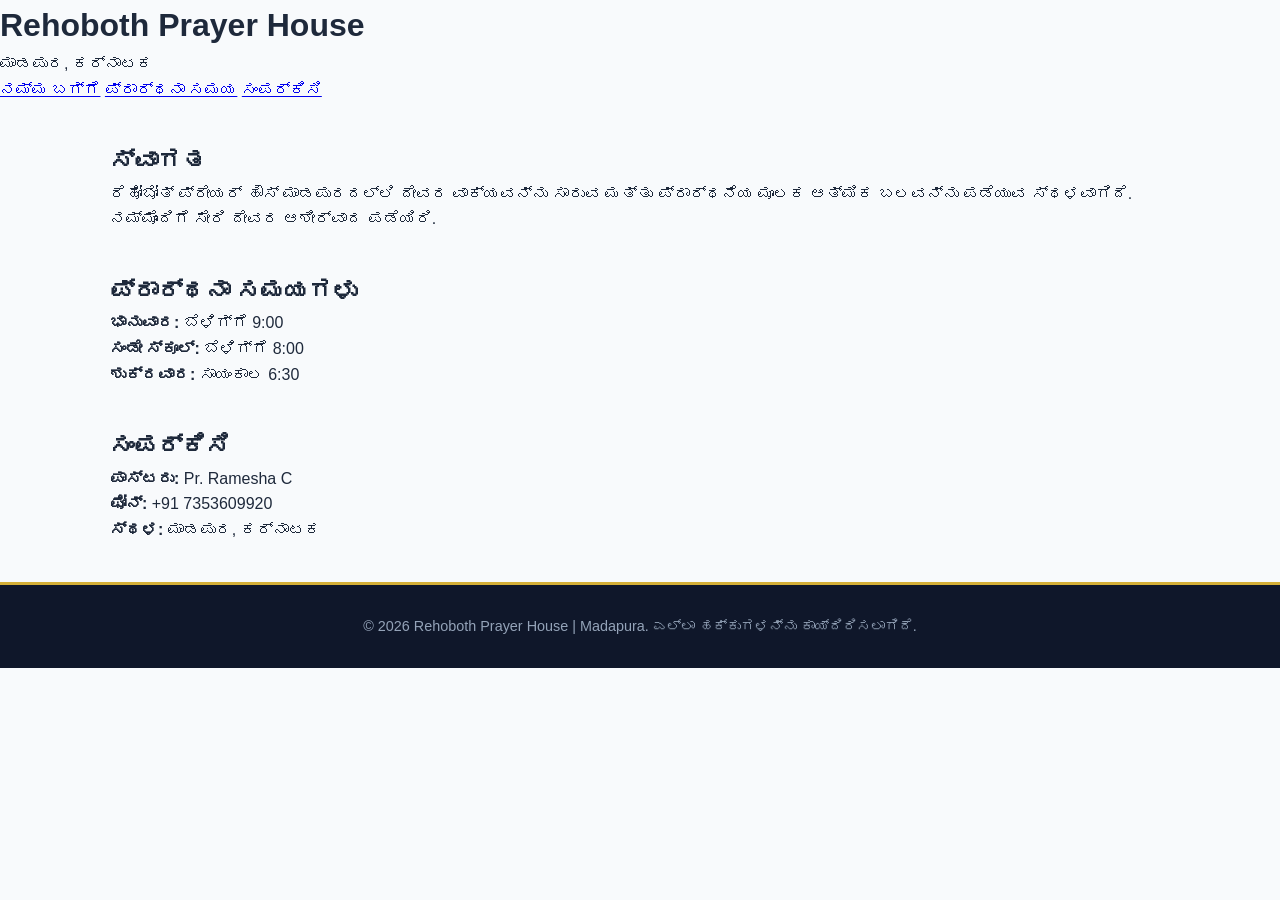
==== index.html @ 5d7d0aad "Add files via upload" ====
<!DOCTYPE html>
<html lang="kn">
<head>
    <meta charset="UTF-8">
    <meta name="viewport" content="width=device-width, initial-scale=1.0">
    <title>Rehoboth Prayer House - Madapura</title>
    <link rel="stylesheet" href="style.css">
</head>
<body>

    <header>
        <h1>Rehoboth Prayer House</h1>
        <p>ಮಾಡಪುರ, ಕರ್ನಾಟಕ</p>
    </header>

    <nav>
        <a href="#about">ನಮ್ಮ ಬಗ್ಗೆ</a>
        <a href="#timings">ಪ್ರಾರ್ಥನಾ ಸಮಯ</a>
        <a href="#contact">ಸಂಪರ್ಕಿಸಿ</a>
    </nav>

    <div class="container section" id="about">
        <h2>ಸ್ವಾಗತ</h2>
        <p>ರೆಹೋಬೋತ್ ಪ್ರೇಯರ್ ಹೌಸ್ ಮಾಡಪುರದಲ್ಲಿ ದೇವರ ವಾಕ್ಯವನ್ನು ಸಾರುವ ಮತ್ತು ಪ್ರಾರ್ಥನೆಯ ಮೂಲಕ ಆತ್ಮಿಕ ಬಲವನ್ನು ಪಡೆಯುವ ಸ್ಥಳವಾಗಿದೆ. ನಮ್ಮೊಂದಿಗೆ ಸೇರಿ ದೇವರ ಆಶೀರ್ವಾದ ಪಡೆಯಿರಿ.</p>
    </div>

    <div class="container section highlight-box" id="timings">
        <h2>ಪ್ರಾರ್ಥನಾ ಸಮಯಗಳು</h2>
        <div><strong>ಭಾನುವಾರ:</strong> ಬೆಳಿಗ್ಗೆ 9:00</div>
        <div><strong>ಸಂಡೇ ಸ್ಕೂಲ್:</strong> ಬೆಳಿಗ್ಗೆ 8:00</div>
        <div><strong>ಶುಕ್ರವಾರ:</strong> ಸಾಯಂಕಾಲ 6:30</div>
    </div>

    <section id="contact" class="container section">
        <h2>ಸಂಪರ್ಕಿಸಿ</h2>
        <div class="contact-box">
            <p><strong>ಪಾಸ್ಟರು:</strong> Pr. Ramesha C</p>
            <p><strong>ಫೋನ್:</strong> +91 7353609920</p>
            <p><strong>ಸ್ಥಳ:</strong> ಮಾಡಪುರ, ಕರ್ನಾಟಕ</p>
        </div>
    </section>

    <footer>
        <p>&copy; 2026 Rehoboth Prayer House | Madapura. ಎಲ್ಲಾ ಹಕ್ಕುಗಳನ್ನು ಕಾಯ್ದಿರಿಸಲಾಗಿದೆ.</p>
    </footer>

</body>
</html>
---- style.css ----
/* Master Professional Styling for Rehoboth Prayer House */
:root {
    --primary-blue: #0f172a;
    --accent-gold: #d4af37;
    --brand-gold-hover: #b59226;
    --secondary-blue: #1e3a8a;
    --light-bg: #f8fafc;
    --card-bg: #ffffff;
    --text-dark: #1e293b;
    --text-muted: #64748b;
    --border-color: #e2e8f0;
}

* {
    margin: 0;
    padding: 0;
    box-sizing: border-box;
    font-family: 'Poppins', 'Tiro Kannada', sans-serif;
}

body {
    background-color: var(--light-bg);
    color: var(--text-dark);
    line-height: 1.6;
}

/* Top Bar */
.top-bar {
    background: linear-gradient(90deg, #1e3a8a, #0f172a);
    color: #fef08a;
    text-align: center;
    padding: 8px 15px;
    font-size: 0.9rem;
    font-weight: 600;
}

/* Navbar */
.navbar {
    background-color: #ffffff;
    border-bottom: 2px solid #e2e8f0;
    position: sticky;
    top: 0;
    z-index: 100;
    box-shadow: 0 4px 15px rgba(0, 0, 0, 0.05);
}

.nav-container {
    max-width: 1200px;
    margin: 0 auto;
    display: flex;
    justify-content: space-between;
    align-items: center;
    padding: 12px 20px;
}

.brand {
    display: flex;
    align-items: center;
    gap: 15px;
}

.brand-logo {
    width: 55px;
    height: 55px;
    border-radius: 50%;
    box-shadow: 0 2px 8px rgba(0,0,0,0.15);
}

.brand-text h1 {
    font-size: 1.3rem;
    color: var(--primary-blue);
    font-weight: 700;
}

.brand-text p {
    font-size: 0.8rem;
    color: var(--text-muted);
}

.nav-links {
    display: flex;
    align-items: center;
    gap: 20px;
}

.nav-links a {
    text-decoration: none;
    color: var(--text-dark);
    font-weight: 600;
    font-size: 0.95rem;
    transition: all 0.3s;
}

.nav-links a:hover {
    color: var(--secondary-blue);
}

.btn-login-nav {
    background-color: transparent;
    border: 2px solid var(--secondary-blue);
    color: var(--secondary-blue) !important;
    padding: 6px 16px;
    border-radius: 6px;
}

.btn-signup-nav {
    background-color: var(--secondary-blue);
    color: #ffffff !important;
    padding: 8px 18px;
    border-radius: 6px;
    box-shadow: 0 4px 10px rgba(30, 58, 138, 0.2);
}

/* Hero Banner */
.hero-slider {
    background: linear-gradient(rgba(15, 23, 42, 0.75), rgba(15, 23, 42, 0.85)), url('https://images.unsplash.com/photo-1509062522246-3755977927d7?q=80&w=1600&auto=format&fit=crop') center/cover no-repeat;
    height: 480px;
    display: flex;
    align-items: center;
    justify-content: center;
    text-align: center;
    color: #ffffff;
    padding: 20px;
}

.badge-karnataka {
    background-color: var(--accent-gold);
    color: #000000;
    padding: 6px 16px;
    border-radius: 20px;
    font-weight: 700;
    font-size: 0.85rem;
    text-transform: uppercase;
    display: inline-block;
    margin-bottom: 15px;
}

.hero-text-content h2 {
    font-size: 2.2rem;
    font-weight: 700;
    margin-bottom: 10px;
}

.hero-en-quote {
    font-style: italic;
    color: #cbd5e1;
    font-size: 1.1rem;
    margin-bottom: 25px;
}

.hero-btn-group {
    display: flex;
    gap: 15px;
    justify-content: center;
    flex-wrap: wrap;
}

.btn-hero-primary {
    background-color: #d4af37;
    color: #0f172a;
    padding: 12px 28px;
    border-radius: 8px;
    font-weight: 700;
    text-decoration: none;
    box-shadow: 0 4px 15px rgba(212, 175, 55, 0.4);
}

.btn-hero-secondary {
    background-color: rgba(255, 255, 255, 0.15);
    color: #ffffff;
    border: 2px solid #ffffff;
    padding: 12px 28px;
    border-radius: 8px;
    font-weight: 700;
    text-decoration: none;
    backdrop-filter: blur(5px);
}

/* State Banner Stats */
.state-banner {
    background-color: #ffffff;
    padding: 30px 20px;
    border-bottom: 1px solid var(--border-color);
}

.stats-container {
    max-width: 1100px;
    margin: 0 auto;
    display: flex;
    justify-content: space-around;
    flex-wrap: wrap;
    gap: 20px;
}

.stat-item {
    text-align: center;
}

.stat-item i {
    font-size: 2rem;
    color: var(--secondary-blue);
    margin-bottom: 8px;
}

.stat-item h3 {
    font-size: 1.6rem;
    color: var(--primary-blue);
}

.stat-item p {
    color: var(--text-muted);
    font-size: 0.9rem;
}

/* Main Container */
.container {
    max-width: 1100px;
    margin: 40px auto;
    padding: 0 20px;
}

/* Notice Card */
.login-notice-card {
    background: linear-gradient(135deg, #eff6ff, #dbeafe);
    border-left: 6px solid var(--secondary-blue);
    padding: 25px;
    border-radius: 12px;
    display: flex;
    align-items: center;
    gap: 20px;
    margin-bottom: 40px;
    flex-wrap: wrap;
}

.notice-icon i {
    font-size: 2.5rem;
    color: var(--secondary-blue);
}

.notice-text {
    flex: 1;
}

.notice-text h3 {
    color: var(--primary-blue);
    margin-bottom: 5px;
}

.btn-login-action {
    background-color: var(--secondary-blue);
    color: #ffffff;
    padding: 10px 22px;
    border-radius: 6px;
    text-decoration: none;
    font-weight: 600;
}

/* Verses Section */
.section-title {
    font-size: 1.5rem;
    color: var(--primary-blue);
    margin-bottom: 25px;
    border-bottom: 3px solid var(--accent-gold);
    display: inline-block;
    padding-bottom: 5px;
}

.grid-3 {
    display: grid;
    grid-template-columns: repeat(auto-fit, minmax(300px, 1fr));
    gap: 20px;
    margin-bottom: 40px;
}

.verse-card-pro {
    background-color: #ffffff;
    padding: 25px;
    border-radius: 12px;
    border: 1px solid var(--border-color);
    box-shadow: 0 4px 12px rgba(0,0,0,0.03);
    position: relative;
}

.quote-icon {
    font-size: 1.5rem;
    color: var(--accent-gold);
    margin-bottom: 10px;
}

.kn-v {
    font-weight: 600;
    color: var(--primary-blue);
    margin-bottom: 8px;
}

.en-v {
    font-size: 0.88rem;
    color: var(--text-muted);
    font-style: italic;
    margin-bottom: 15px;
}

.v-ref {
    display: inline-block;
    background-color: #f1f5f9;
    padding: 4px 12px;
    border-radius: 15px;
    font-size: 0.8rem;
    font-weight: 700;
    color: var(--secondary-blue);
}

/* Contact Leader Section */
.contact-leader-section {
    background-color: #ffffff;
    padding: 30px;
    border-radius: 12px;
    border: 1px solid var(--border-color);
    margin-bottom: 40px;
}

.contact-box-grid {
    display: flex;
    justify-content: space-between;
    align-items: center;
    flex-wrap: wrap;
    gap: 20px;
}

.leader-info {
    display: flex;
    align-items: center;
    gap: 20px;
}

.leader-logo-mini {
    width: 70px;
    height: 70px;
}

.contact-actions {
    display: flex;
    flex-direction: column;
    gap: 10px;
}

.contact-btn {
    text-decoration: none;
    padding: 8px 18px;
    border-radius: 6px;
    font-weight: 600;
    font-size: 0.9rem;
    color: #ffffff;
}

.wa { background-color: #25d366; }
.call { background-color: #0284c7; }
.mail { background-color: #64748b; }

/* Dashboard Specific Styles */
.dash-welcome-banner {
    background: linear-gradient(135deg, #0f172a, #1e3a8a);
    color: #ffffff;
    padding: 30px;
    border-radius: 12px;
    display: flex;
    justify-content: space-between;
    align-items: center;
    margin-bottom: 30px;
    flex-wrap: wrap;
    gap: 20px;
}

.pastor-badge {
    background-color: rgba(255, 255, 255, 0.1);
    padding: 12px 20px;
    border-radius: 8px;
    border: 1px solid rgba(255,255,255,0.2);
}

.classroom-pro-box {
    background-color: #ffffff;
    border: 2px dashed var(--accent-gold);
    padding: 25px;
    border-radius: 12px;
    margin-bottom: 40px;
    box-shadow: 0 4px 15px rgba(0,0,0,0.03);
}

.class-header {
    display: flex;
    align-items: center;
    gap: 15px;
    margin-bottom: 15px;
}

.class-icon {
    font-size: 2.2rem;
    color: var(--accent-gold);
}

.code-box-wrapper {
    background-color: #f8fafc;
    padding: 12px 20px;
    border-radius: 8px;
    display: inline-flex;
    align-items: center;
    gap: 15px;
    margin-bottom: 20px;
    border: 1px solid var(--border-color);
}

.code-tag {
    background-color: #1e3a8a;
    color: #ffffff;
    padding: 4px 14px;
    border-radius: 6px;
    font-weight: 700;
    letter-spacing: 1px;
}

.btn-copy {
    background: none;
    border: 1px solid var(--secondary-blue);
    color: var(--secondary-blue);
    padding: 4px 12px;
    border-radius: 4px;
    cursor: pointer;
    font-weight: 600;
}

.app-links-row {
    display: flex;
    gap: 15px;
    flex-wrap: wrap;
}

.btn-app-dl {
    text-decoration: none;
    color: #ffffff;
    padding: 8px 18px;
    border-radius: 6px;
    font-size: 0.88rem;
    font-weight: 600;
}

.android { background-color: #16a34a; }
.ios { background-color: #0f172a; }

/* Dashboard Resource Grid */
.resource-pro-grid {
    display: grid;
    grid-template-columns: repeat(auto-fit, minmax(280px, 1fr));
    gap: 20px;
    margin-bottom: 40px;
}

.res-card-pro {
    background-color: #ffffff;
    padding: 25px;
    border-radius: 12px;
    border: 1px solid var(--border-color);
    box-shadow: 0 4px 12px rgba(0,0,0,0.03);
    display: flex;
    flex-direction: column;
    justify-content: space-between;
}

.res-icon-wrapper {
    width: 50px;
    height: 50px;
    border-radius: 10px;
    display: flex;
    align-items: center;
    justify-content: center;
    font-size: 1.5rem;
    color: #ffffff;
    margin-bottom: 15px;
}

.ppt { background-color: #ea580c; }
.film { background-color: #0284c7; }
.blog { background-color: #7c3aed; }
.audio { background-color: #059669; }
.songs { background-color: #e11d48; }
.quiz { background-color: #d97706; }

.res-card-pro h3 {
    color: var(--primary-blue);
    margin-bottom: 8px;
}

.res-card-pro p {
    color: var(--text-muted);
    font-size: 0.88rem;
    margin-bottom: 20px;
}

.btn-res-action {
    background-color: var(--secondary-blue);
    color: #ffffff;
    text-decoration: none;
    padding: 8px 16px;
    border-radius: 6px;
    text-align: center;
    font-weight: 600;
    font-size: 0.9rem;
}

.user-profile-nav {
    display: flex;
    align-items: center;
    gap: 15px;
}

.btn-logout {
    background-color: #ef4444;
    color: #ffffff;
    text-decoration: none;
    padding: 6px 14px;
    border-radius: 6px;
    font-weight: 600;
    font-size: 0.85rem;
}

/* Footer */
footer {
    background-color: var(--primary-blue);
    color: #94a3b8;
    text-align: center;
    padding: 30px 20px;
    font-size: 0.9rem;
    border-top: 3px solid var(--accent-gold);
}

.footer-logo {
    width: 45px;
    height: 45px;
    margin-bottom: 10px;
}
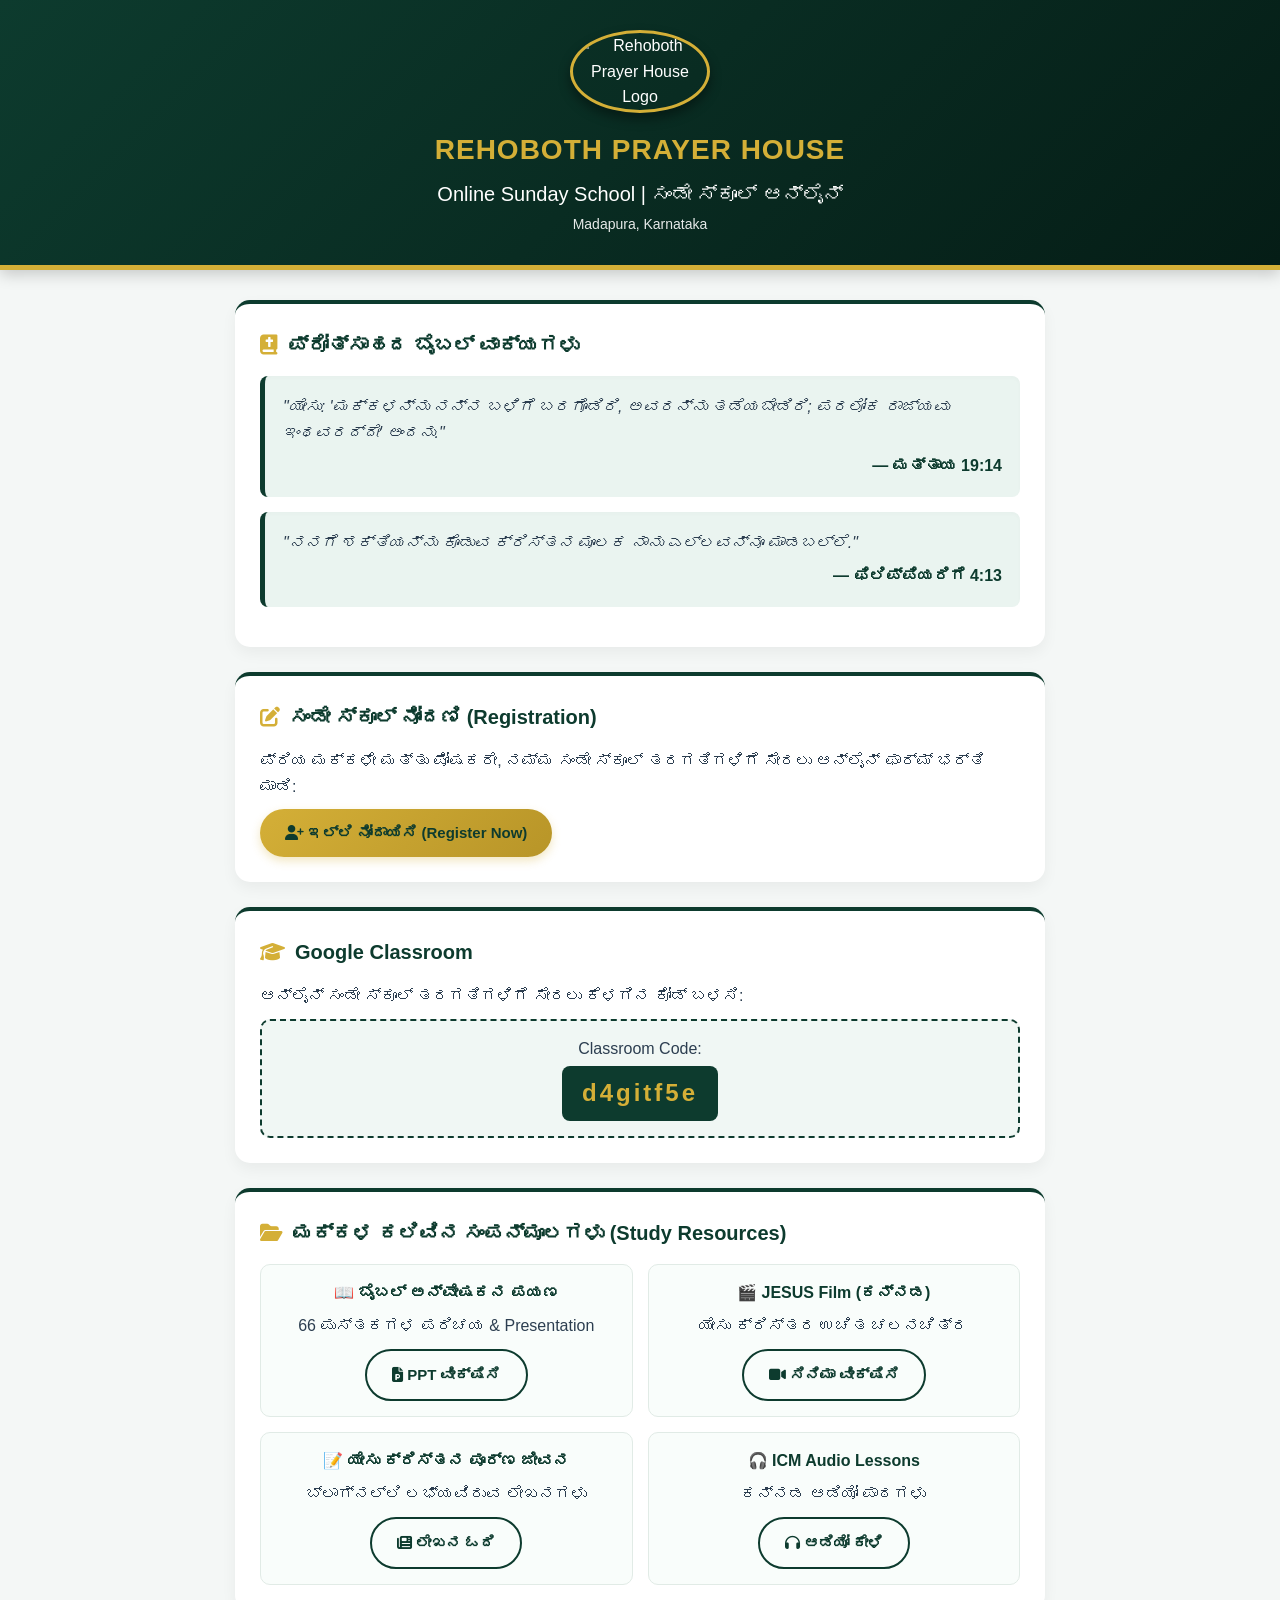
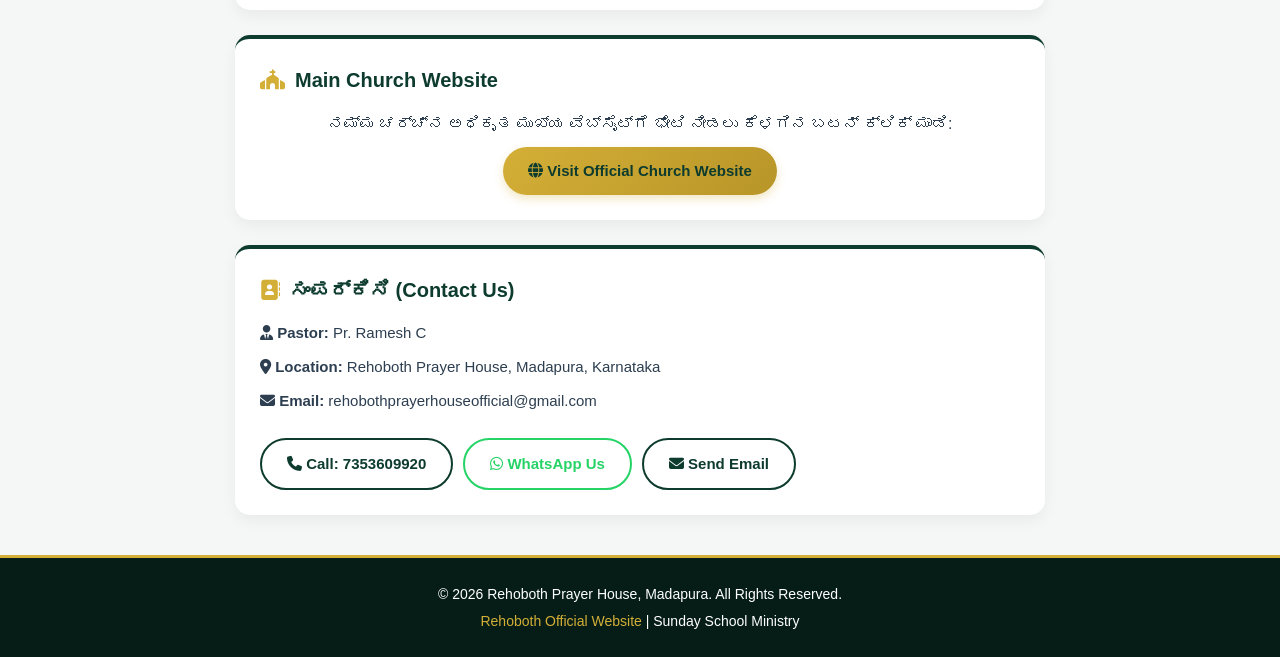
==== commit c944f419: "Online Sunday School Updated the index.html file to enhance the layout and content for the Rehoboth " ====
--- a/index.html
+++ b/index.html
@@ -3,46 +3,362 @@
 <head>
     <meta charset="UTF-8">
     <meta name="viewport" content="width=device-width, initial-scale=1.0">
-    <title>Rehoboth Prayer House - Madapura</title>
-    <link rel="stylesheet" href="style.css">
+    <title>Rehoboth Prayer House | Online Sunday School</title>
+    <!-- Google Fonts & FontAwesome Icons -->
+    <link href="https://fonts.googleapis.com/css2?family=Poppins:wght@400;600;700&family=Tiro+Kannada&display=swap" rel="stylesheet">
+    <link rel="stylesheet" href="https://cdnjs.cloudflare.com/ajax/libs/font-awesome/6.4.0/css/all.min.css">
+    
+    <style>
+        :root {
+            --primary-color: #0d3b2e;
+            --secondary-color: #d4af37;
+            --light-bg: #f4f7f6;
+            --text-dark: #2c3e50;
+            --white: #ffffff;
+        }
+
+        * {
+            box-sizing: border-box;
+            margin: 0;
+            padding: 0;
+        }
+
+        body {
+            font-family: 'Poppins', 'Tiro Kannada', sans-serif;
+            background-color: var(--light-bg);
+            color: var(--text-dark);
+            line-height: 1.6;
+        }
+
+        /* HEADER & NAVIGATION */
+        header {
+            background: linear-gradient(135deg, var(--primary-color), #051d16);
+            color: var(--white);
+            padding: 30px 20px;
+            text-align: center;
+            border-bottom: 5px solid var(--secondary-color);
+            box-shadow: 0 4px 15px rgba(0,0,0,0.2);
+        }
+
+        .header-container {
+            max-width: 900px;
+            margin: 0 auto;
+            display: flex;
+            flex-direction: column;
+            align-items: center;
+        }
+
+        .logo {
+            width: 140px;
+            height: auto;
+            border-radius: 50%;
+            border: 3px solid var(--secondary-color);
+            box-shadow: 0 6px 12px rgba(0,0,0,0.4);
+            margin-bottom: 15px;
+            transition: transform 0.3s ease;
+        }
+
+        .logo:hover {
+            transform: scale(1.05);
+        }
+
+        header h1 {
+            font-size: 28px;
+            color: var(--secondary-color);
+            font-weight: 700;
+            letter-spacing: 1px;
+        }
+
+        header h2 {
+            font-size: 20px;
+            margin-top: 5px;
+            font-weight: 400;
+        }
+
+        header p {
+            font-size: 14px;
+            opacity: 0.9;
+            margin-top: 3px;
+        }
+
+        /* MAIN CONTAINER */
+        .container {
+            max-width: 850px;
+            margin: 30px auto;
+            padding: 0 20px;
+        }
+
+        /* CARDS */
+        .card {
+            background: var(--white);
+            padding: 25px;
+            margin-bottom: 25px;
+            border-radius: 15px;
+            box-shadow: 0 6px 15px rgba(0,0,0,0.05);
+            border-top: 4px solid var(--primary-color);
+            transition: transform 0.2s;
+        }
+
+        .card:hover {
+            transform: translateY(-3px);
+        }
+
+        .card h3 {
+            color: var(--primary-color);
+            font-size: 20px;
+            margin-bottom: 15px;
+            display: flex;
+            align-items: center;
+            gap: 10px;
+        }
+
+        .card h3 i {
+            color: var(--secondary-color);
+        }
+
+        /* BIBLE VERSE BOX */
+        .verse-box {
+            background-color: #eaf4f0;
+            border-left: 5px solid var(--primary-color);
+            padding: 18px;
+            border-radius: 8px;
+            font-style: italic;
+            font-size: 16px;
+            margin: 15px 0;
+            box-shadow: inset 0 2px 4px rgba(0,0,0,0.02);
+        }
+
+        .verse-author {
+            display: block;
+            margin-top: 8px;
+            font-weight: 600;
+            font-style: normal;
+            color: var(--primary-color);
+            text-align: right;
+        }
+
+        /* BUTTONS */
+        .btn {
+            display: inline-block;
+            background: linear-gradient(135deg, var(--secondary-color), #b89528);
+            color: var(--primary-color);
+            padding: 12px 25px;
+            font-weight: bold;
+            text-decoration: none;
+            border-radius: 30px;
+            font-size: 15px;
+            margin-top: 10px;
+            box-shadow: 0 4px 10px rgba(212, 175, 55, 0.3);
+            transition: all 0.3s ease;
+        }
+
+        .btn:hover {
+            background: linear-gradient(135deg, #b89528, var(--secondary-color));
+            color: var(--white);
+            box-shadow: 0 6px 15px rgba(0,0,0,0.2);
+        }
+
+        .btn-outline {
+            background: transparent;
+            border: 2px solid var(--primary-color);
+            color: var(--primary-color);
+            box-shadow: none;
+        }
+
+        .btn-outline:hover {
+            background: var(--primary-color);
+            color: var(--white);
+        }
+
+        /* GOOGLE CLASSROOM CODE */
+        .code-container {
+            text-align: center;
+            background: #f0f7f4;
+            padding: 15px;
+            border-radius: 10px;
+            border: 2px dashed var(--primary-color);
+            margin-top: 10px;
+        }
+
+        .code-box {
+            background: var(--primary-color);
+            color: var(--secondary-color);
+            font-size: 24px;
+            font-weight: bold;
+            padding: 8px 20px;
+            border-radius: 8px;
+            display: inline-block;
+            letter-spacing: 3px;
+            margin-top: 5px;
+        }
+
+        /* RESOURCE LIST */
+        .resource-grid {
+            display: grid;
+            grid-template-columns: repeat(auto-fit, minmax(250px, 1fr));
+            gap: 15px;
+            margin-top: 15px;
+        }
+
+        .resource-item {
+            background: #f9fdfb;
+            padding: 15px;
+            border-radius: 10px;
+            border: 1px solid #e1ebe6;
+            text-align: center;
+        }
+
+        .resource-item h4 {
+            color: var(--primary-color);
+            margin-bottom: 8px;
+        }
+
+        /* CONTACT SECTION */
+        .contact-info p {
+            margin-bottom: 10px;
+            font-size: 15px;
+        }
+
+        .contact-buttons {
+            display: flex;
+            gap: 10px;
+            flex-wrap: wrap;
+            margin-top: 15px;
+        }
+
+        /* FOOTER */
+        footer {
+            background: #051d16;
+            color: var(--white);
+            padding: 25px 15px;
+            text-align: center;
+            font-size: 14px;
+            margin-top: 40px;
+            border-top: 3px solid var(--secondary-color);
+        }
+
+        footer a {
+            color: var(--secondary-color);
+            text-decoration: none;
+        }
+    </style>
 </head>
 <body>
 
+    <!-- HEADER / LOGO SECTION -->
     <header>
-        <h1>Rehoboth Prayer House</h1>
-        <p>ಮಾಡಪುರ, ಕರ್ನಾಟಕ</p>
+        <div class="header-container">
+            <img src="logo.jpg" alt="Rehoboth Prayer House Logo" class="logo">
+            <h1>REHOBOTH PRAYER HOUSE</h1>
+            <h2>Online Sunday School | ಸಂಡೇ ಸ್ಕೂಲ್ ಆನ್‌ಲೈನ್</h2>
+            <p>Madapura, Karnataka</p>
+        </div>
     </header>
 
-    <nav>
-        <a href="#about">ನಮ್ಮ ಬಗ್ಗೆ</a>
-        <a href="#timings">ಪ್ರಾರ್ಥನಾ ಸಮಯ</a>
-        <a href="#contact">ಸಂಪರ್ಕಿಸಿ</a>
-    </nav>
-
-    <div class="container section" id="about">
-        <h2>ಸ್ವಾಗತ</h2>
-        <p>ರೆಹೋಬೋತ್ ಪ್ರೇಯರ್ ಹೌಸ್ ಮಾಡಪುರದಲ್ಲಿ ದೇವರ ವಾಕ್ಯವನ್ನು ಸಾರುವ ಮತ್ತು ಪ್ರಾರ್ಥನೆಯ ಮೂಲಕ ಆತ್ಮಿಕ ಬಲವನ್ನು ಪಡೆಯುವ ಸ್ಥಳವಾಗಿದೆ. ನಮ್ಮೊಂದಿಗೆ ಸೇರಿ ದೇವರ ಆಶೀರ್ವಾದ ಪಡೆಯಿರಿ.</p>
+    <div class="container">
+
+        <!-- 📖 BIBLE VERSE FOR KIDS -->
+        <div class="card">
+            <h3><i class="fa-solid fa-book-bible"></i> ಪ್ರೋತ್ಸಾಹದ ಬೈಬಲ್ ವಾಕ್ಯಗಳು</h3>
+            <div class="verse-box">
+                "ಯೇಸು: 'ಮಕ್ಕಳನ್ನು ನನ್ನ ಬಳಿಗೆ ಬರಗೊಡಿರಿ, ಅವರನ್ನು ತಡೆಯಬೇಡಿರಿ; ಪರಲೋಕ ರಾಜ್ಯವು ಇಂಥವರದ್ದೇ' ಅಂದನು."
+                <span class="verse-author">— ಮತ್ತಾಯ 19:14</span>
+            </div>
+            <div class="verse-box">
+                "ನನಗೆ ಶಕ್ತಿಯನ್ನು ಕೊಡುವ ಕ್ರಿಸ್ತನ ಮೂಲಕ ನಾನು ಎಲ್ಲವನ್ನೂ ಮಾಡಬಲ್ಲೆ."
+                <span class="verse-author">— ಫಿಲಿಪ್ಪಿಯರಿಗೆ 4:13</span>
+            </div>
+        </div>
+
+        <!-- 📝 REGISTRATION -->
+        <div class="card">
+            <h3><i class="fa-solid fa-pen-to-square"></i> ಸಂಡೇ ಸ್ಕೂಲ್ ನೋಂದಣಿ (Registration)</h3>
+            <p>ಪ್ರಿಯ ಮಕ್ಕಳೇ ಮತ್ತು ಪೋಷಕರೇ, ನಮ್ಮ ಸಂಡೇ ಸ್ಕೂಲ್ ತರಗತಿಗಳಿಗೆ ಸೇರಲು ಆನ್‌ಲೈನ್ ಫಾರ್ಮ್ ಭರ್ತಿ ಮಾಡಿ:</p>
+            <a href="https://docs.google.com/forms/d/e/1FAIpQLSd1QuwCNY2MF_fFms0u-FgnDulqkdijVAHPLi20Cj7-AmVXNw/viewform" target="_blank" class="btn">
+                <i class="fa-solid fa-user-plus"></i> ಇಲ್ಲಿ ನೋಂದಾಯಿಸಿ (Register Now)
+            </a>
+        </div>
+
+        <!-- 🏫 GOOGLE CLASSROOM CODE -->
+        <div class="card">
+            <h3><i class="fa-solid fa-graduation-cap"></i> Google Classroom</h3>
+            <p>ಆನ್‌ಲೈನ್ ಸಂಡೇ ಸ್ಕೂಲ್ ತರಗತಿಗಳಿಗೆ ಸೇರಲು ಕೆಳಗಿನ ಕೋಡ್ ಬಳಸಿ:</p>
+            <div class="code-container">
+                <div>Classroom Code:</div>
+                <div class="code-box">d4gitf5e</div>
+            </div>
+        </div>
+
+        <!-- 📚 STUDY RESOURCES -->
+        <div class="card">
+            <h3><i class="fa-solid fa-folder-open"></i> ಮಕ್ಕಳ ಕಲಿವಿನ ಸಂಪನ್ಮೂಲಗಳು (Study Resources)</h3>
+            <div class="resource-grid">
+                
+                <div class="resource-item">
+                    <h4>📖 ಬೈಬಲ್ ಅನ್ವೇಷಕನ ಪಯಣ</h4>
+                    <p>66 ಪುಸ್ತಕಗಳ ಪರಿಚಯ & Presentation</p>
+                    <a href="https://docs.google.com/presentation/d/10JPGheegR0k18oVA-0c4EwrY0awJ6tVS/edit?slide=id.p1#slide=id.p1" target="_blank" class="btn btn-outline">
+                        <i class="fa-solid fa-file-powerpoint"></i> PPT ವೀಕ್ಷಿಸಿ
+                    </a>
+                </div>
+
+                <div class="resource-item">
+                    <h4>🎬 JESUS Film (ಕನ್ನಡ)</h4>
+                    <p>ಯೇಸು ಕ್ರಿಸ್ತರ ಉಚಿತ ಚಲನಚಿತ್ರ</p>
+                    <a href="https://www.jesusfilm.org/watch/jesus.html/kannada.html" target="_blank" class="btn btn-outline">
+                        <i class="fa-solid fa-video"></i> ಸಿನಿಮಾ ವೀಕ್ಷಿಸಿ
+                    </a>
+                </div>
+
+                <div class="resource-item">
+                    <h4>📝 ಯೇಸು ಕ್ರಿಸ್ತನ ಪೂರ್ಣ ಜೀವನ</h4>
+                    <p>ಬ್ಲಾಗ್‌ನಲ್ಲಿ ಲಭ್ಯವಿರುವ ಲೇಖನಗಳು</p>
+                    <a href="https://ipcrehobothmadapura.blogspot.com/2026/08/blog-post.html" target="_blank" class="btn btn-outline">
+                        <i class="fa-solid fa-newspaper"></i> ಲೇಖನ ಓದಿ
+                    </a>
+                </div>
+
+                <div class="resource-item">
+                    <h4>🎧 ICM Audio Lessons</h4>
+                    <p>ಕನ್ನಡ ಆಡಿಯೋ ಪಾಠಗಳು</p>
+                    <a href="https://foundations.icm.org/kannada-audio-lessons/" target="_blank" class="btn btn-outline">
+                        <i class="fa-solid fa-headphones"></i> ಆಡಿಯೋ ಕೇಳಿ
+                    </a>
+                </div>
+
+            </div>
+        </div>
+
+        <!-- 🌐 MAIN CHURCH WEBSITE LINK -->
+        <div class="card" style="text-align: center;">
+            <h3><i class="fa-solid fa-church"></i> Main Church Website</h3>
+            <p>ನಮ್ಮ ಚರ್ಚ್‌ನ ಅಧಿಕೃತ ಮುಖ್ಯ ವೆಬ್‌ಸೈಟ್‌ಗೆ ಭೇಟಿ ನೀಡಲು ಕೆಳಗಿನ ಬಟನ್ ಕ್ಲಿಕ್ ಮಾಡಿ:</p>
+            <a href="https://rehobothph.github.io/rehoboth-prayer-house/" target="_blank" class="btn">
+                <i class="fa-solid fa-globe"></i> Visit Official Church Website
+            </a>
+        </div>
+
+        <!-- 📞 CONTACT & OFFICIAL DETAILS -->
+        <div class="card contact-info">
+            <h3><i class="fa-solid fa-address-book"></i> ಸಂಪರ್ಕಿಸಿ (Contact Us)</h3>
+            <p><strong><i class="fa-solid fa-user-tie"></i> Pastor:</strong> Pr. Ramesh C</p>
+            <p><strong><i class="fa-solid fa-location-dot"></i> Location:</strong> Rehoboth Prayer House, Madapura, Karnataka</p>
+            <p><strong><i class="fa-solid fa-envelope"></i> Email:</strong> rehobothprayerhouseofficial@gmail.com</p>
+            
+            <div class="contact-buttons">
+                <a href="tel:7353609920" class="btn btn-outline"><i class="fa-solid fa-phone"></i> Call: 7353609920</a>
+                <a href="https://wa.me/917353609920" target="_blank" class="btn btn-outline" style="border-color: #25D366; color: #25D366;"><i class="fa-brands fa-whatsapp"></i> WhatsApp Us</a>
+                <a href="mailto:rehobothprayerhouseofficial@gmail.com" class="btn btn-outline"><i class="fa-solid fa-envelope"></i> Send Email</a>
+            </div>
+        </div>
+
     </div>
 
-    <div class="container section highlight-box" id="timings">
-        <h2>ಪ್ರಾರ್ಥನಾ ಸಮಯಗಳು</h2>
-        <div><strong>ಭಾನುವಾರ:</strong> ಬೆಳಿಗ್ಗೆ 9:00</div>
-        <div><strong>ಸಂಡೇ ಸ್ಕೂಲ್:</strong> ಬೆಳಿಗ್ಗೆ 8:00</div>
-        <div><strong>ಶುಕ್ರವಾರ:</strong> ಸಾಯಂಕಾಲ 6:30</div>
-    </div>
-
-    <section id="contact" class="container section">
-        <h2>ಸಂಪರ್ಕಿಸಿ</h2>
-        <div class="contact-box">
-            <p><strong>ಪಾಸ್ಟರು:</strong> Pr. Ramesha C</p>
-            <p><strong>ಫೋನ್:</strong> +91 7353609920</p>
-            <p><strong>ಸ್ಥಳ:</strong> ಮಾಡಪುರ, ಕರ್ನಾಟಕ</p>
-        </div>
-    </section>
-
+    <!-- FOOTER -->
     <footer>
-        <p>&copy; 2026 Rehoboth Prayer House | Madapura. ಎಲ್ಲಾ ಹಕ್ಕುಗಳನ್ನು ಕಾಯ್ದಿರಿಸಲಾಗಿದೆ.</p>
+        <p>© 2026 Rehoboth Prayer House, Madapura. All Rights Reserved.</p>
+        <p style="margin-top: 5px;"><a href="https://rehobothph.github.io/rehoboth-prayer-house/" target="_blank">Rehoboth Official Website</a> | Sunday School Ministry</p>
     </footer>
 
 </body>
-</html>+</html>
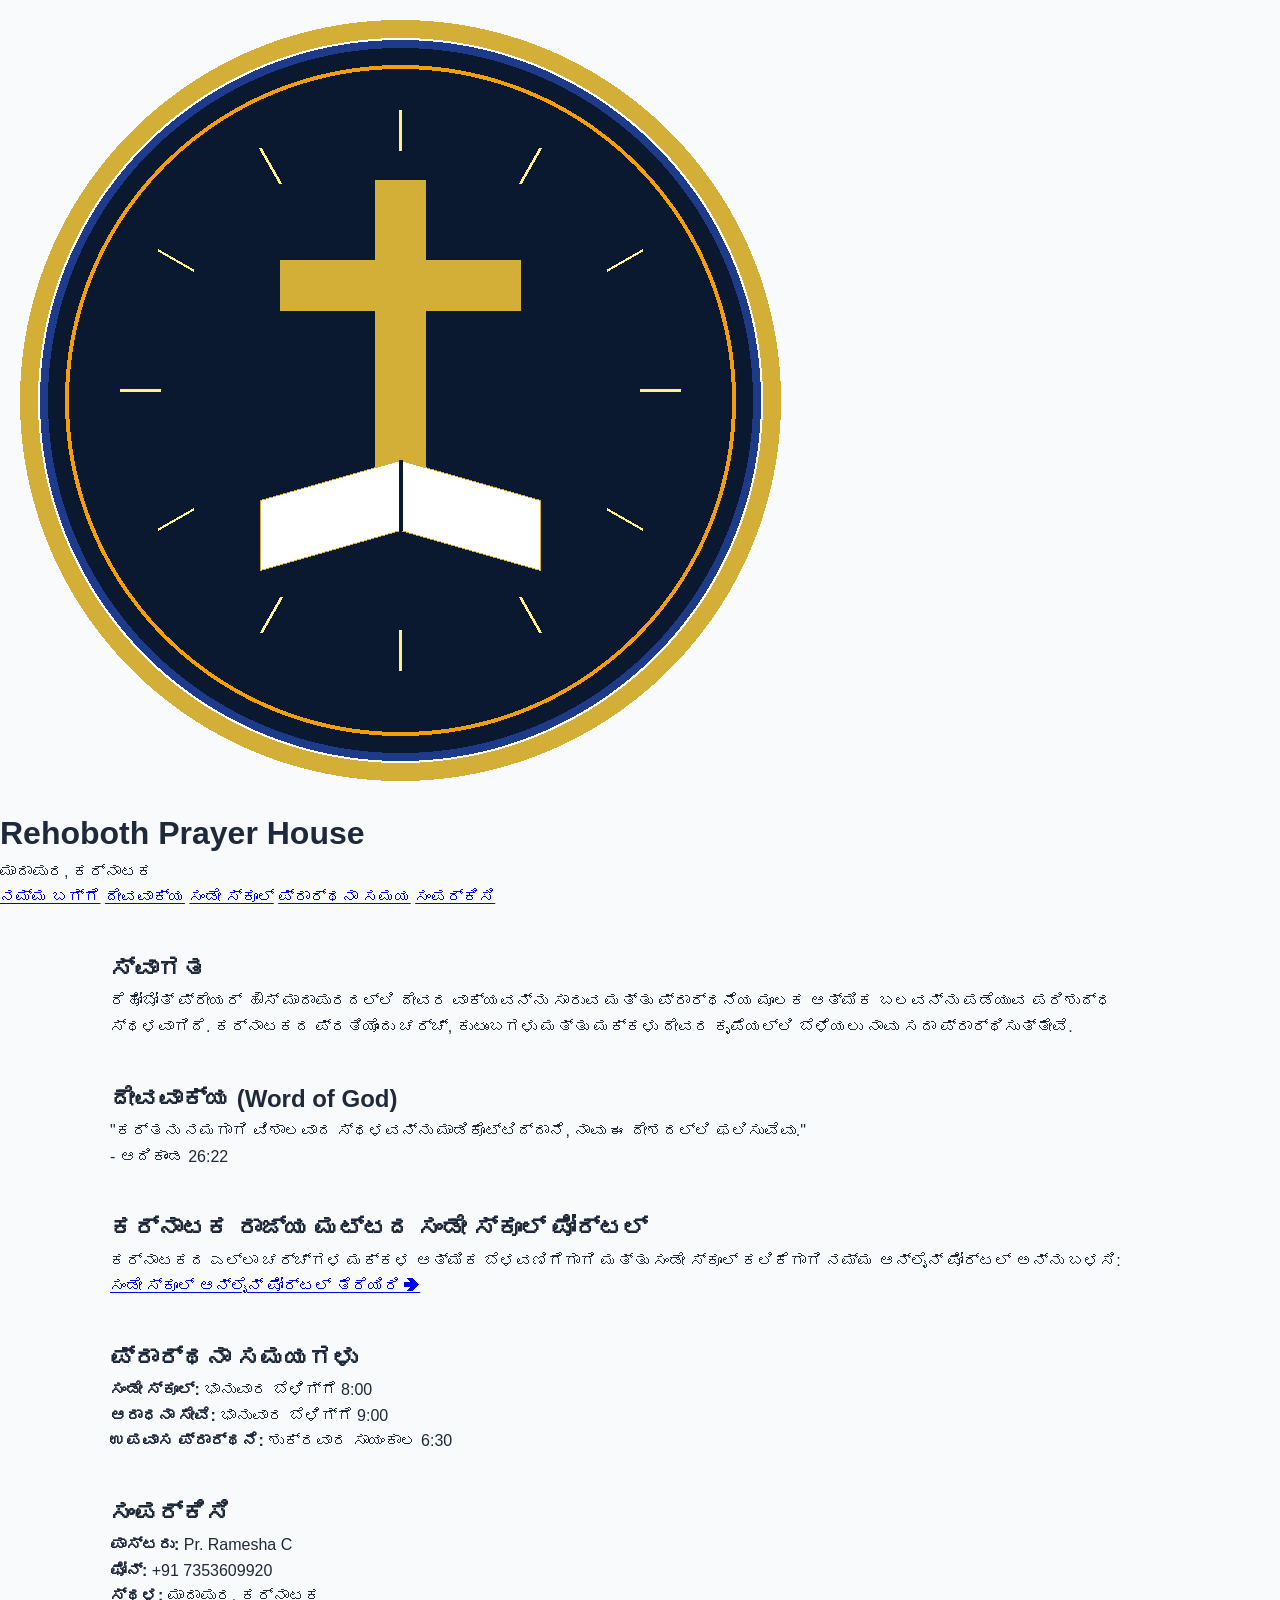
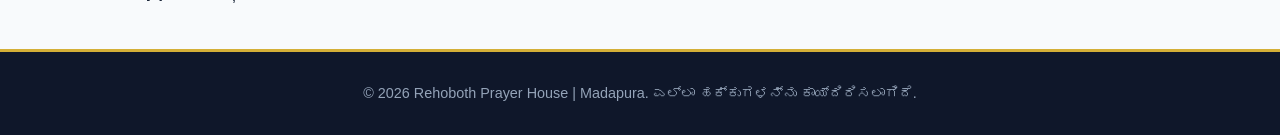
==== commit 7c196dd8: "update Updated the HTML structure and content for the Rehoboth Prayer House website, including chang" ====
--- a/index.html
+++ b/index.html
@@ -3,361 +3,64 @@
 <head>
     <meta charset="UTF-8">
     <meta name="viewport" content="width=device-width, initial-scale=1.0">
-    <title>Rehoboth Prayer House | Online Sunday School</title>
-    <!-- Google Fonts & FontAwesome Icons -->
-    <link href="https://fonts.googleapis.com/css2?family=Poppins:wght@400;600;700&family=Tiro+Kannada&display=swap" rel="stylesheet">
-    <link rel="stylesheet" href="https://cdnjs.cloudflare.com/ajax/libs/font-awesome/6.4.0/css/all.min.css">
-    
-    <style>
-        :root {
-            --primary-color: #0d3b2e;
-            --secondary-color: #d4af37;
-            --light-bg: #f4f7f6;
-            --text-dark: #2c3e50;
-            --white: #ffffff;
-        }
-
-        * {
-            box-sizing: border-box;
-            margin: 0;
-            padding: 0;
-        }
-
-        body {
-            font-family: 'Poppins', 'Tiro Kannada', sans-serif;
-            background-color: var(--light-bg);
-            color: var(--text-dark);
-            line-height: 1.6;
-        }
-
-        /* HEADER & NAVIGATION */
-        header {
-            background: linear-gradient(135deg, var(--primary-color), #051d16);
-            color: var(--white);
-            padding: 30px 20px;
-            text-align: center;
-            border-bottom: 5px solid var(--secondary-color);
-            box-shadow: 0 4px 15px rgba(0,0,0,0.2);
-        }
-
-        .header-container {
-            max-width: 900px;
-            margin: 0 auto;
-            display: flex;
-            flex-direction: column;
-            align-items: center;
-        }
-
-        .logo {
-            width: 140px;
-            height: auto;
-            border-radius: 50%;
-            border: 3px solid var(--secondary-color);
-            box-shadow: 0 6px 12px rgba(0,0,0,0.4);
-            margin-bottom: 15px;
-            transition: transform 0.3s ease;
-        }
-
-        .logo:hover {
-            transform: scale(1.05);
-        }
-
-        header h1 {
-            font-size: 28px;
-            color: var(--secondary-color);
-            font-weight: 700;
-            letter-spacing: 1px;
-        }
-
-        header h2 {
-            font-size: 20px;
-            margin-top: 5px;
-            font-weight: 400;
-        }
-
-        header p {
-            font-size: 14px;
-            opacity: 0.9;
-            margin-top: 3px;
-        }
-
-        /* MAIN CONTAINER */
-        .container {
-            max-width: 850px;
-            margin: 30px auto;
-            padding: 0 20px;
-        }
-
-        /* CARDS */
-        .card {
-            background: var(--white);
-            padding: 25px;
-            margin-bottom: 25px;
-            border-radius: 15px;
-            box-shadow: 0 6px 15px rgba(0,0,0,0.05);
-            border-top: 4px solid var(--primary-color);
-            transition: transform 0.2s;
-        }
-
-        .card:hover {
-            transform: translateY(-3px);
-        }
-
-        .card h3 {
-            color: var(--primary-color);
-            font-size: 20px;
-            margin-bottom: 15px;
-            display: flex;
-            align-items: center;
-            gap: 10px;
-        }
-
-        .card h3 i {
-            color: var(--secondary-color);
-        }
-
-        /* BIBLE VERSE BOX */
-        .verse-box {
-            background-color: #eaf4f0;
-            border-left: 5px solid var(--primary-color);
-            padding: 18px;
-            border-radius: 8px;
-            font-style: italic;
-            font-size: 16px;
-            margin: 15px 0;
-            box-shadow: inset 0 2px 4px rgba(0,0,0,0.02);
-        }
-
-        .verse-author {
-            display: block;
-            margin-top: 8px;
-            font-weight: 600;
-            font-style: normal;
-            color: var(--primary-color);
-            text-align: right;
-        }
-
-        /* BUTTONS */
-        .btn {
-            display: inline-block;
-            background: linear-gradient(135deg, var(--secondary-color), #b89528);
-            color: var(--primary-color);
-            padding: 12px 25px;
-            font-weight: bold;
-            text-decoration: none;
-            border-radius: 30px;
-            font-size: 15px;
-            margin-top: 10px;
-            box-shadow: 0 4px 10px rgba(212, 175, 55, 0.3);
-            transition: all 0.3s ease;
-        }
-
-        .btn:hover {
-            background: linear-gradient(135deg, #b89528, var(--secondary-color));
-            color: var(--white);
-            box-shadow: 0 6px 15px rgba(0,0,0,0.2);
-        }
-
-        .btn-outline {
-            background: transparent;
-            border: 2px solid var(--primary-color);
-            color: var(--primary-color);
-            box-shadow: none;
-        }
-
-        .btn-outline:hover {
-            background: var(--primary-color);
-            color: var(--white);
-        }
-
-        /* GOOGLE CLASSROOM CODE */
-        .code-container {
-            text-align: center;
-            background: #f0f7f4;
-            padding: 15px;
-            border-radius: 10px;
-            border: 2px dashed var(--primary-color);
-            margin-top: 10px;
-        }
-
-        .code-box {
-            background: var(--primary-color);
-            color: var(--secondary-color);
-            font-size: 24px;
-            font-weight: bold;
-            padding: 8px 20px;
-            border-radius: 8px;
-            display: inline-block;
-            letter-spacing: 3px;
-            margin-top: 5px;
-        }
-
-        /* RESOURCE LIST */
-        .resource-grid {
-            display: grid;
-            grid-template-columns: repeat(auto-fit, minmax(250px, 1fr));
-            gap: 15px;
-            margin-top: 15px;
-        }
-
-        .resource-item {
-            background: #f9fdfb;
-            padding: 15px;
-            border-radius: 10px;
-            border: 1px solid #e1ebe6;
-            text-align: center;
-        }
-
-        .resource-item h4 {
-            color: var(--primary-color);
-            margin-bottom: 8px;
-        }
-
-        /* CONTACT SECTION */
-        .contact-info p {
-            margin-bottom: 10px;
-            font-size: 15px;
-        }
-
-        .contact-buttons {
-            display: flex;
-            gap: 10px;
-            flex-wrap: wrap;
-            margin-top: 15px;
-        }
-
-        /* FOOTER */
-        footer {
-            background: #051d16;
-            color: var(--white);
-            padding: 25px 15px;
-            text-align: center;
-            font-size: 14px;
-            margin-top: 40px;
-            border-top: 3px solid var(--secondary-color);
-        }
-
-        footer a {
-            color: var(--secondary-color);
-            text-decoration: none;
-        }
-    </style>
+    <title>Rehoboth Prayer House - Madapura</title>
+    <link rel="stylesheet" href="style.css">
 </head>
 <body>
 
-    <!-- HEADER / LOGO SECTION -->
     <header>
-        <div class="header-container">
-            <img src="logo.jpg" alt="Rehoboth Prayer House Logo" class="logo">
-            <h1>REHOBOTH PRAYER HOUSE</h1>
-            <h2>Online Sunday School | ಸಂಡೇ ಸ್ಕೂಲ್ ಆನ್‌ಲೈನ್</h2>
-            <p>Madapura, Karnataka</p>
-        </div>
+        <img src="logo.png" alt="Rehoboth Prayer House Logo" class="logo">
+        <h1>Rehoboth Prayer House</h1>
+        <p>ಮಾದಾಪುರ, ಕರ್ನಾಟಕ</p>
     </header>
 
-    <div class="container">
+    <nav>
+        <a href="#about">ನಮ್ಮ ಬಗ್ಗೆ</a>
+        <a href="#verse">ದೇವವಾಕ್ಯ</a>
+        <a href="#sundayschool">ಸಂಡೇ ಸ್ಕೂಲ್</a>
+        <a href="#timings">ಪ್ರಾರ್ಥನಾ ಸಮಯ</a>
+        <a href="#contact">ಸಂಪರ್ಕಿಸಿ</a>
+    </nav>
 
-        <!-- 📖 BIBLE VERSE FOR KIDS -->
-        <div class="card">
-            <h3><i class="fa-solid fa-book-bible"></i> ಪ್ರೋತ್ಸಾಹದ ಬೈಬಲ್ ವಾಕ್ಯಗಳು</h3>
-            <div class="verse-box">
-                "ಯೇಸು: 'ಮಕ್ಕಳನ್ನು ನನ್ನ ಬಳಿಗೆ ಬರಗೊಡಿರಿ, ಅವರನ್ನು ತಡೆಯಬೇಡಿರಿ; ಪರಲೋಕ ರಾಜ್ಯವು ಇಂಥವರದ್ದೇ' ಅಂದನು."
-                <span class="verse-author">— ಮತ್ತಾಯ 19:14</span>
-            </div>
-            <div class="verse-box">
-                "ನನಗೆ ಶಕ್ತಿಯನ್ನು ಕೊಡುವ ಕ್ರಿಸ್ತನ ಮೂಲಕ ನಾನು ಎಲ್ಲವನ್ನೂ ಮಾಡಬಲ್ಲೆ."
-                <span class="verse-author">— ಫಿಲಿಪ್ಪಿಯರಿಗೆ 4:13</span>
-            </div>
-        </div>
-
-        <!-- 📝 REGISTRATION -->
-        <div class="card">
-            <h3><i class="fa-solid fa-pen-to-square"></i> ಸಂಡೇ ಸ್ಕೂಲ್ ನೋಂದಣಿ (Registration)</h3>
-            <p>ಪ್ರಿಯ ಮಕ್ಕಳೇ ಮತ್ತು ಪೋಷಕರೇ, ನಮ್ಮ ಸಂಡೇ ಸ್ಕೂಲ್ ತರಗತಿಗಳಿಗೆ ಸೇರಲು ಆನ್‌ಲೈನ್ ಫಾರ್ಮ್ ಭರ್ತಿ ಮಾಡಿ:</p>
-            <a href="https://docs.google.com/forms/d/e/1FAIpQLSd1QuwCNY2MF_fFms0u-FgnDulqkdijVAHPLi20Cj7-AmVXNw/viewform" target="_blank" class="btn">
-                <i class="fa-solid fa-user-plus"></i> ಇಲ್ಲಿ ನೋಂದಾಯಿಸಿ (Register Now)
-            </a>
-        </div>
-
-        <!-- 🏫 GOOGLE CLASSROOM CODE -->
-        <div class="card">
-            <h3><i class="fa-solid fa-graduation-cap"></i> Google Classroom</h3>
-            <p>ಆನ್‌ಲೈನ್ ಸಂಡೇ ಸ್ಕೂಲ್ ತರಗತಿಗಳಿಗೆ ಸೇರಲು ಕೆಳಗಿನ ಕೋಡ್ ಬಳಸಿ:</p>
-            <div class="code-container">
-                <div>Classroom Code:</div>
-                <div class="code-box">d4gitf5e</div>
-            </div>
-        </div>
-
-        <!-- 📚 STUDY RESOURCES -->
-        <div class="card">
-            <h3><i class="fa-solid fa-folder-open"></i> ಮಕ್ಕಳ ಕಲಿವಿನ ಸಂಪನ್ಮೂಲಗಳು (Study Resources)</h3>
-            <div class="resource-grid">
-                
-                <div class="resource-item">
-                    <h4>📖 ಬೈಬಲ್ ಅನ್ವೇಷಕನ ಪಯಣ</h4>
-                    <p>66 ಪುಸ್ತಕಗಳ ಪರಿಚಯ & Presentation</p>
-                    <a href="https://docs.google.com/presentation/d/10JPGheegR0k18oVA-0c4EwrY0awJ6tVS/edit?slide=id.p1#slide=id.p1" target="_blank" class="btn btn-outline">
-                        <i class="fa-solid fa-file-powerpoint"></i> PPT ವೀಕ್ಷಿಸಿ
-                    </a>
-                </div>
-
-                <div class="resource-item">
-                    <h4>🎬 JESUS Film (ಕನ್ನಡ)</h4>
-                    <p>ಯೇಸು ಕ್ರಿಸ್ತರ ಉಚಿತ ಚಲನಚಿತ್ರ</p>
-                    <a href="https://www.jesusfilm.org/watch/jesus.html/kannada.html" target="_blank" class="btn btn-outline">
-                        <i class="fa-solid fa-video"></i> ಸಿನಿಮಾ ವೀಕ್ಷಿಸಿ
-                    </a>
-                </div>
-
-                <div class="resource-item">
-                    <h4>📝 ಯೇಸು ಕ್ರಿಸ್ತನ ಪೂರ್ಣ ಜೀವನ</h4>
-                    <p>ಬ್ಲಾಗ್‌ನಲ್ಲಿ ಲಭ್ಯವಿರುವ ಲೇಖನಗಳು</p>
-                    <a href="https://ipcrehobothmadapura.blogspot.com/2026/08/blog-post.html" target="_blank" class="btn btn-outline">
-                        <i class="fa-solid fa-newspaper"></i> ಲೇಖನ ಓದಿ
-                    </a>
-                </div>
-
-                <div class="resource-item">
-                    <h4>🎧 ICM Audio Lessons</h4>
-                    <p>ಕನ್ನಡ ಆಡಿಯೋ ಪಾಠಗಳು</p>
-                    <a href="https://foundations.icm.org/kannada-audio-lessons/" target="_blank" class="btn btn-outline">
-                        <i class="fa-solid fa-headphones"></i> ಆಡಿಯೋ ಕೇಳಿ
-                    </a>
-                </div>
-
-            </div>
-        </div>
-
-        <!-- 🌐 MAIN CHURCH WEBSITE LINK -->
-        <div class="card" style="text-align: center;">
-            <h3><i class="fa-solid fa-church"></i> Main Church Website</h3>
-            <p>ನಮ್ಮ ಚರ್ಚ್‌ನ ಅಧಿಕೃತ ಮುಖ್ಯ ವೆಬ್‌ಸೈಟ್‌ಗೆ ಭೇಟಿ ನೀಡಲು ಕೆಳಗಿನ ಬಟನ್ ಕ್ಲಿಕ್ ಮಾಡಿ:</p>
-            <a href="https://rehobothph.github.io/rehoboth-prayer-house/" target="_blank" class="btn">
-                <i class="fa-solid fa-globe"></i> Visit Official Church Website
-            </a>
-        </div>
-
-        <!-- 📞 CONTACT & OFFICIAL DETAILS -->
-        <div class="card contact-info">
-            <h3><i class="fa-solid fa-address-book"></i> ಸಂಪರ್ಕಿಸಿ (Contact Us)</h3>
-            <p><strong><i class="fa-solid fa-user-tie"></i> Pastor:</strong> Pr. Ramesh C</p>
-            <p><strong><i class="fa-solid fa-location-dot"></i> Location:</strong> Rehoboth Prayer House, Madapura, Karnataka</p>
-            <p><strong><i class="fa-solid fa-envelope"></i> Email:</strong> rehobothprayerhouseofficial@gmail.com</p>
-            
-            <div class="contact-buttons">
-                <a href="tel:7353609920" class="btn btn-outline"><i class="fa-solid fa-phone"></i> Call: 7353609920</a>
-                <a href="https://wa.me/917353609920" target="_blank" class="btn btn-outline" style="border-color: #25D366; color: #25D366;"><i class="fa-brands fa-whatsapp"></i> WhatsApp Us</a>
-                <a href="mailto:rehobothprayerhouseofficial@gmail.com" class="btn btn-outline"><i class="fa-solid fa-envelope"></i> Send Email</a>
-            </div>
-        </div>
-
+    <div class="container section" id="about">
+        <h2>ಸ್ವಾಗತ</h2>
+        <p>ರೆಹೋಬೋತ್ ಪ್ರೇಯರ್ ಹೌಸ್ ಮಾದಾಪುರದಲ್ಲಿ ದೇವರ ವಾಕ್ಯವನ್ನು ಸಾರುವ ಮತ್ತು ಪ್ರಾರ್ಥನೆಯ ಮೂಲಕ ಆತ್ಮಿಕ ಬಲವನ್ನು ಪಡೆಯುವ ಪರಿಶುದ್ಧ ಸ್ಥಳವಾಗಿದೆ. ಕರ್ನಾಟಕದ ಪ್ರತಿಯೊಂದು ಚರ್ಚ್, ಕುಟುಂಬಗಳು ಮತ್ತು ಮಕ್ಕಳು ದೇವರ ಕೃಪೆಯಲ್ಲಿ ಬೆಳೆಯಲು ನಾವು ಸದಾ ಪ್ರಾರ್ಥಿಸುತ್ತೇವೆ.</p>
     </div>
 
-    <!-- FOOTER -->
+    <!-- Word of God Section -->
+    <div class="container section verse-box" id="verse">
+        <h2>ದೇವವಾಕ್ಯ (Word of God)</h2>
+        <blockquote class="bible-verse">
+            "ಕರ್ತನು ನಮಗಾಗಿ ವಿಶಾಲವಾದ ಸ್ಥಳವನ್ನು ಮಾಡಿಕೊಟ್ಟಿದ್ದಾನೆ, ನಾವು ಈ ದೇಶದಲ್ಲಿ ಫಲಿಸುವೆವು." 
+            <br><span>- ಆದಿಕಾಂಡ 26:22</span>
+        </blockquote>
+    </div>
+
+    <!-- Online Sunday School Portal Link -->
+    <div class="container section highlight-box" id="sundayschool">
+        <h2>ಕರ್ನಾಟಕ ರಾಜ್ಯ ಮಟ್ಟದ ಸಂಡೇ ಸ್ಕೂಲ್ ಪೋರ್ಟಲ್</h2>
+        <p>ಕರ್ನಾಟಕದ ಎಲ್ಲಾ ಚರ್ಚ್‌ಗಳ ಮಕ್ಕಳ ಆತ್ಮಿಕ ಬೆಳವಣಿಗೆಗಾಗಿ ಮತ್ತು ಸಂಡೇ ಸ್ಕೂಲ್ ಕಲಿಕೆಗಾಗಿ ನಮ್ಮ ಆನ್‌ಲೈನ್ ಪೋರ್ಟಲ್ ಅನ್ನು ಬಳಸಿ:</p>
+        <a href="https://rehobothph.github.io/sunday-school-online/" target="_blank" class="btn-link">ಸಂಡೇ ಸ್ಕೂಲ್ ಆನ್‌ಲೈನ್ ಪೋರ್ಟಲ್ ತೆರೆಯಿರಿ ➔</a>
+    </div>
+
+    <div class="container section" id="timings">
+        <h2>ಪ್ರಾರ್ಥನಾ ಸಮಯಗಳು</h2>
+        <div class="timing-item"><strong>ಸಂಡೇ ಸ್ಕೂಲ್:</strong> ಭಾನುವಾರ ಬೆಳಿಗ್ಗೆ 8:00</div>
+        <div class="timing-item"><strong>ಆರಾಧನಾ ಸೇವೆ:</strong> ಭಾನುವಾರ ಬೆಳಿಗ್ಗೆ 9:00</div>
+        <div class="timing-item"><strong>ಉಪವಾಸ ಪ್ರಾರ್ಥನೆ:</strong> ಶುಕ್ರವಾರ ಸಾಯಂಕಾಲ 6:30</div>
+    </div>
+
+    <section id="contact" class="container section">
+        <h2>ಸಂಪರ್ಕಿಸಿ</h2>
+        <div class="contact-box">
+            <p><strong>ಪಾಸ್ಟರು:</strong> Pr. Ramesha C</p>
+            <p><strong>ಫೋನ್:</strong> +91 7353609920</p>
+            <p><strong>ಸ್ಥಳ:</strong> ಮಾದಾಪುರ, ಕರ್ನಾಟಕ</p>
+        </div>
+    </section>
+
     <footer>
-        <p>© 2026 Rehoboth Prayer House, Madapura. All Rights Reserved.</p>
-        <p style="margin-top: 5px;"><a href="https://rehobothph.github.io/rehoboth-prayer-house/" target="_blank">Rehoboth Official Website</a> | Sunday School Ministry</p>
+        <p>&copy; 2026 Rehoboth Prayer House | Madapura. ಎಲ್ಲಾ ಹಕ್ಕುಗಳನ್ನು ಕಾಯ್ದಿರಿಸಲಾಗಿದೆ.</p>
     </footer>
 
 </body>
--- a/style.css
+++ b/style.css
@@ -0,0 +1,541 @@
+
+/* Master Professional Styling for Rehoboth Prayer House */
+:root {
+    --primary-blue: #0f172a;
+    --accent-gold: #d4af37;
+    --brand-gold-hover: #b59226;
+    --secondary-blue: #1e3a8a;
+    --light-bg: #f8fafc;
+    --card-bg: #ffffff;
+    --text-dark: #1e293b;
+    --text-muted: #64748b;
+    --border-color: #e2e8f0;
+}
+
+* {
+    margin: 0;
+    padding: 0;
+    box-sizing: border-box;
+    font-family: 'Poppins', 'Tiro Kannada', sans-serif;
+}
+
+body {
+    background-color: var(--light-bg);
+    color: var(--text-dark);
+    line-height: 1.6;
+}
+
+/* Top Bar */
+.top-bar {
+    background: linear-gradient(90deg, #1e3a8a, #0f172a);
+    color: #fef08a;
+    text-align: center;
+    padding: 8px 15px;
+    font-size: 0.9rem;
+    font-weight: 600;
+}
+
+/* Navbar */
+.navbar {
+    background-color: #ffffff;
+    border-bottom: 2px solid #e2e8f0;
+    position: sticky;
+    top: 0;
+    z-index: 100;
+    box-shadow: 0 4px 15px rgba(0, 0, 0, 0.05);
+}
+
+.nav-container {
+    max-width: 1200px;
+    margin: 0 auto;
+    display: flex;
+    justify-content: space-between;
+    align-items: center;
+    padding: 12px 20px;
+}
+
+.brand {
+    display: flex;
+    align-items: center;
+    gap: 15px;
+}
+
+.brand-logo {
+    width: 55px;
+    height: 55px;
+    border-radius: 50%;
+    box-shadow: 0 2px 8px rgba(0,0,0,0.15);
+}
+
+.brand-text h1 {
+    font-size: 1.3rem;
+    color: var(--primary-blue);
+    font-weight: 700;
+}
+
+.brand-text p {
+    font-size: 0.8rem;
+    color: var(--text-muted);
+}
+
+.nav-links {
+    display: flex;
+    align-items: center;
+    gap: 20px;
+}
+
+.nav-links a {
+    text-decoration: none;
+    color: var(--text-dark);
+    font-weight: 600;
+    font-size: 0.95rem;
+    transition: all 0.3s;
+}
+
+.nav-links a:hover {
+    color: var(--secondary-blue);
+}
+
+.btn-login-nav {
+    background-color: transparent;
+    border: 2px solid var(--secondary-blue);
+    color: var(--secondary-blue) !important;
+    padding: 6px 16px;
+    border-radius: 6px;
+}
+
+.btn-signup-nav {
+    background-color: var(--secondary-blue);
+    color: #ffffff !important;
+    padding: 8px 18px;
+    border-radius: 6px;
+    box-shadow: 0 4px 10px rgba(30, 58, 138, 0.2);
+}
+
+/* Hero Banner */
+.hero-slider {
+    background: linear-gradient(rgba(15, 23, 42, 0.75), rgba(15, 23, 42, 0.85)), url('https://images.unsplash.com/photo-1509062522246-3755977927d7?q=80&w=1600&auto=format&fit=crop') center/cover no-repeat;
+    height: 480px;
+    display: flex;
+    align-items: center;
+    justify-content: center;
+    text-align: center;
+    color: #ffffff;
+    padding: 20px;
+}
+
+.badge-karnataka {
+    background-color: var(--accent-gold);
+    color: #000000;
+    padding: 6px 16px;
+    border-radius: 20px;
+    font-weight: 700;
+    font-size: 0.85rem;
+    text-transform: uppercase;
+    display: inline-block;
+    margin-bottom: 15px;
+}
+
+.hero-text-content h2 {
+    font-size: 2.2rem;
+    font-weight: 700;
+    margin-bottom: 10px;
+}
+
+.hero-en-quote {
+    font-style: italic;
+    color: #cbd5e1;
+    font-size: 1.1rem;
+    margin-bottom: 25px;
+}
+
+.hero-btn-group {
+    display: flex;
+    gap: 15px;
+    justify-content: center;
+    flex-wrap: wrap;
+}
+
+.btn-hero-primary {
+    background-color: #d4af37;
+    color: #0f172a;
+    padding: 12px 28px;
+    border-radius: 8px;
+    font-weight: 700;
+    text-decoration: none;
+    box-shadow: 0 4px 15px rgba(212, 175, 55, 0.4);
+}
+
+.btn-hero-secondary {
+    background-color: rgba(255, 255, 255, 0.15);
+    color: #ffffff;
+    border: 2px solid #ffffff;
+    padding: 12px 28px;
+    border-radius: 8px;
+    font-weight: 700;
+    text-decoration: none;
+    backdrop-filter: blur(5px);
+}
+
+/* State Banner Stats */
+.state-banner {
+    background-color: #ffffff;
+    padding: 30px 20px;
+    border-bottom: 1px solid var(--border-color);
+}
+
+.stats-container {
+    max-width: 1100px;
+    margin: 0 auto;
+    display: flex;
+    justify-content: space-around;
+    flex-wrap: wrap;
+    gap: 20px;
+}
+
+.stat-item {
+    text-align: center;
+}
+
+.stat-item i {
+    font-size: 2rem;
+    color: var(--secondary-blue);
+    margin-bottom: 8px;
+}
+
+.stat-item h3 {
+    font-size: 1.6rem;
+    color: var(--primary-blue);
+}
+
+.stat-item p {
+    color: var(--text-muted);
+    font-size: 0.9rem;
+}
+
+/* Main Container */
+.container {
+    max-width: 1100px;
+    margin: 40px auto;
+    padding: 0 20px;
+}
+
+/* Notice Card */
+.login-notice-card {
+    background: linear-gradient(135deg, #eff6ff, #dbeafe);
+    border-left: 6px solid var(--secondary-blue);
+    padding: 25px;
+    border-radius: 12px;
+    display: flex;
+    align-items: center;
+    gap: 20px;
+    margin-bottom: 40px;
+    flex-wrap: wrap;
+}
+
+.notice-icon i {
+    font-size: 2.5rem;
+    color: var(--secondary-blue);
+}
+
+.notice-text {
+    flex: 1;
+}
+
+.notice-text h3 {
+    color: var(--primary-blue);
+    margin-bottom: 5px;
+}
+
+.btn-login-action {
+    background-color: var(--secondary-blue);
+    color: #ffffff;
+    padding: 10px 22px;
+    border-radius: 6px;
+    text-decoration: none;
+    font-weight: 600;
+}
+
+/* Verses Section */
+.section-title {
+    font-size: 1.5rem;
+    color: var(--primary-blue);
+    margin-bottom: 25px;
+    border-bottom: 3px solid var(--accent-gold);
+    display: inline-block;
+    padding-bottom: 5px;
+}
+
+.grid-3 {
+    display: grid;
+    grid-template-columns: repeat(auto-fit, minmax(300px, 1fr));
+    gap: 20px;
+    margin-bottom: 40px;
+}
+
+.verse-card-pro {
+    background-color: #ffffff;
+    padding: 25px;
+    border-radius: 12px;
+    border: 1px solid var(--border-color);
+    box-shadow: 0 4px 12px rgba(0,0,0,0.03);
+    position: relative;
+}
+
+.quote-icon {
+    font-size: 1.5rem;
+    color: var(--accent-gold);
+    margin-bottom: 10px;
+}
+
+.kn-v {
+    font-weight: 600;
+    color: var(--primary-blue);
+    margin-bottom: 8px;
+}
+
+.en-v {
+    font-size: 0.88rem;
+    color: var(--text-muted);
+    font-style: italic;
+    margin-bottom: 15px;
+}
+
+.v-ref {
+    display: inline-block;
+    background-color: #f1f5f9;
+    padding: 4px 12px;
+    border-radius: 15px;
+    font-size: 0.8rem;
+    font-weight: 700;
+    color: var(--secondary-blue);
+}
+
+/* Contact Leader Section */
+.contact-leader-section {
+    background-color: #ffffff;
+    padding: 30px;
+    border-radius: 12px;
+    border: 1px solid var(--border-color);
+    margin-bottom: 40px;
+}
+
+.contact-box-grid {
+    display: flex;
+    justify-content: space-between;
+    align-items: center;
+    flex-wrap: wrap;
+    gap: 20px;
+}
+
+.leader-info {
+    display: flex;
+    align-items: center;
+    gap: 20px;
+}
+
+.leader-logo-mini {
+    width: 70px;
+    height: 70px;
+}
+
+.contact-actions {
+    display: flex;
+    flex-direction: column;
+    gap: 10px;
+}
+
+.contact-btn {
+    text-decoration: none;
+    padding: 8px 18px;
+    border-radius: 6px;
+    font-weight: 600;
+    font-size: 0.9rem;
+    color: #ffffff;
+}
+
+.wa { background-color: #25d366; }
+.call { background-color: #0284c7; }
+.mail { background-color: #64748b; }
+
+/* Dashboard Specific Styles */
+.dash-welcome-banner {
+    background: linear-gradient(135deg, #0f172a, #1e3a8a);
+    color: #ffffff;
+    padding: 30px;
+    border-radius: 12px;
+    display: flex;
+    justify-content: space-between;
+    align-items: center;
+    margin-bottom: 30px;
+    flex-wrap: wrap;
+    gap: 20px;
+}
+
+.pastor-badge {
+    background-color: rgba(255, 255, 255, 0.1);
+    padding: 12px 20px;
+    border-radius: 8px;
+    border: 1px solid rgba(255,255,255,0.2);
+}
+
+.classroom-pro-box {
+    background-color: #ffffff;
+    border: 2px dashed var(--accent-gold);
+    padding: 25px;
+    border-radius: 12px;
+    margin-bottom: 40px;
+    box-shadow: 0 4px 15px rgba(0,0,0,0.03);
+}
+
+.class-header {
+    display: flex;
+    align-items: center;
+    gap: 15px;
+    margin-bottom: 15px;
+}
+
+.class-icon {
+    font-size: 2.2rem;
+    color: var(--accent-gold);
+}
+
+.code-box-wrapper {
+    background-color: #f8fafc;
+    padding: 12px 20px;
+    border-radius: 8px;
+    display: inline-flex;
+    align-items: center;
+    gap: 15px;
+    margin-bottom: 20px;
+    border: 1px solid var(--border-color);
+}
+
+.code-tag {
+    background-color: #1e3a8a;
+    color: #ffffff;
+    padding: 4px 14px;
+    border-radius: 6px;
+    font-weight: 700;
+    letter-spacing: 1px;
+}
+
+.btn-copy {
+    background: none;
+    border: 1px solid var(--secondary-blue);
+    color: var(--secondary-blue);
+    padding: 4px 12px;
+    border-radius: 4px;
+    cursor: pointer;
+    font-weight: 600;
+}
+
+.app-links-row {
+    display: flex;
+    gap: 15px;
+    flex-wrap: wrap;
+}
+
+.btn-app-dl {
+    text-decoration: none;
+    color: #ffffff;
+    padding: 8px 18px;
+    border-radius: 6px;
+    font-size: 0.88rem;
+    font-weight: 600;
+}
+
+.android { background-color: #16a34a; }
+.ios { background-color: #0f172a; }
+
+/* Dashboard Resource Grid */
+.resource-pro-grid {
+    display: grid;
+    grid-template-columns: repeat(auto-fit, minmax(280px, 1fr));
+    gap: 20px;
+    margin-bottom: 40px;
+}
+
+.res-card-pro {
+    background-color: #ffffff;
+    padding: 25px;
+    border-radius: 12px;
+    border: 1px solid var(--border-color);
+    box-shadow: 0 4px 12px rgba(0,0,0,0.03);
+    display: flex;
+    flex-direction: column;
+    justify-content: space-between;
+}
+
+.res-icon-wrapper {
+    width: 50px;
+    height: 50px;
+    border-radius: 10px;
+    display: flex;
+    align-items: center;
+    justify-content: center;
+    font-size: 1.5rem;
+    color: #ffffff;
+    margin-bottom: 15px;
+}
+
+.ppt { background-color: #ea580c; }
+.film { background-color: #0284c7; }
+.blog { background-color: #7c3aed; }
+.audio { background-color: #059669; }
+.songs { background-color: #e11d48; }
+.quiz { background-color: #d97706; }
+
+.res-card-pro h3 {
+    color: var(--primary-blue);
+    margin-bottom: 8px;
+}
+
+.res-card-pro p {
+    color: var(--text-muted);
+    font-size: 0.88rem;
+    margin-bottom: 20px;
+}
+
+.btn-res-action {
+    background-color: var(--secondary-blue);
+    color: #ffffff;
+    text-decoration: none;
+    padding: 8px 16px;
+    border-radius: 6px;
+    text-align: center;
+    font-weight: 600;
+    font-size: 0.9rem;
+}
+
+.user-profile-nav {
+    display: flex;
+    align-items: center;
+    gap: 15px;
+}
+
+.btn-logout {
+    background-color: #ef4444;
+    color: #ffffff;
+    text-decoration: none;
+    padding: 6px 14px;
+    border-radius: 6px;
+    font-weight: 600;
+    font-size: 0.85rem;
+}
+
+/* Footer */
+footer {
+    background-color: var(--primary-blue);
+    color: #94a3b8;
+    text-align: center;
+    padding: 30px 20px;
+    font-size: 0.9rem;
+    border-top: 3px solid var(--accent-gold);
+}
+
+.footer-logo {
+    width: 45px;
+    height: 45px;
+    margin-bottom: 10px;
+}
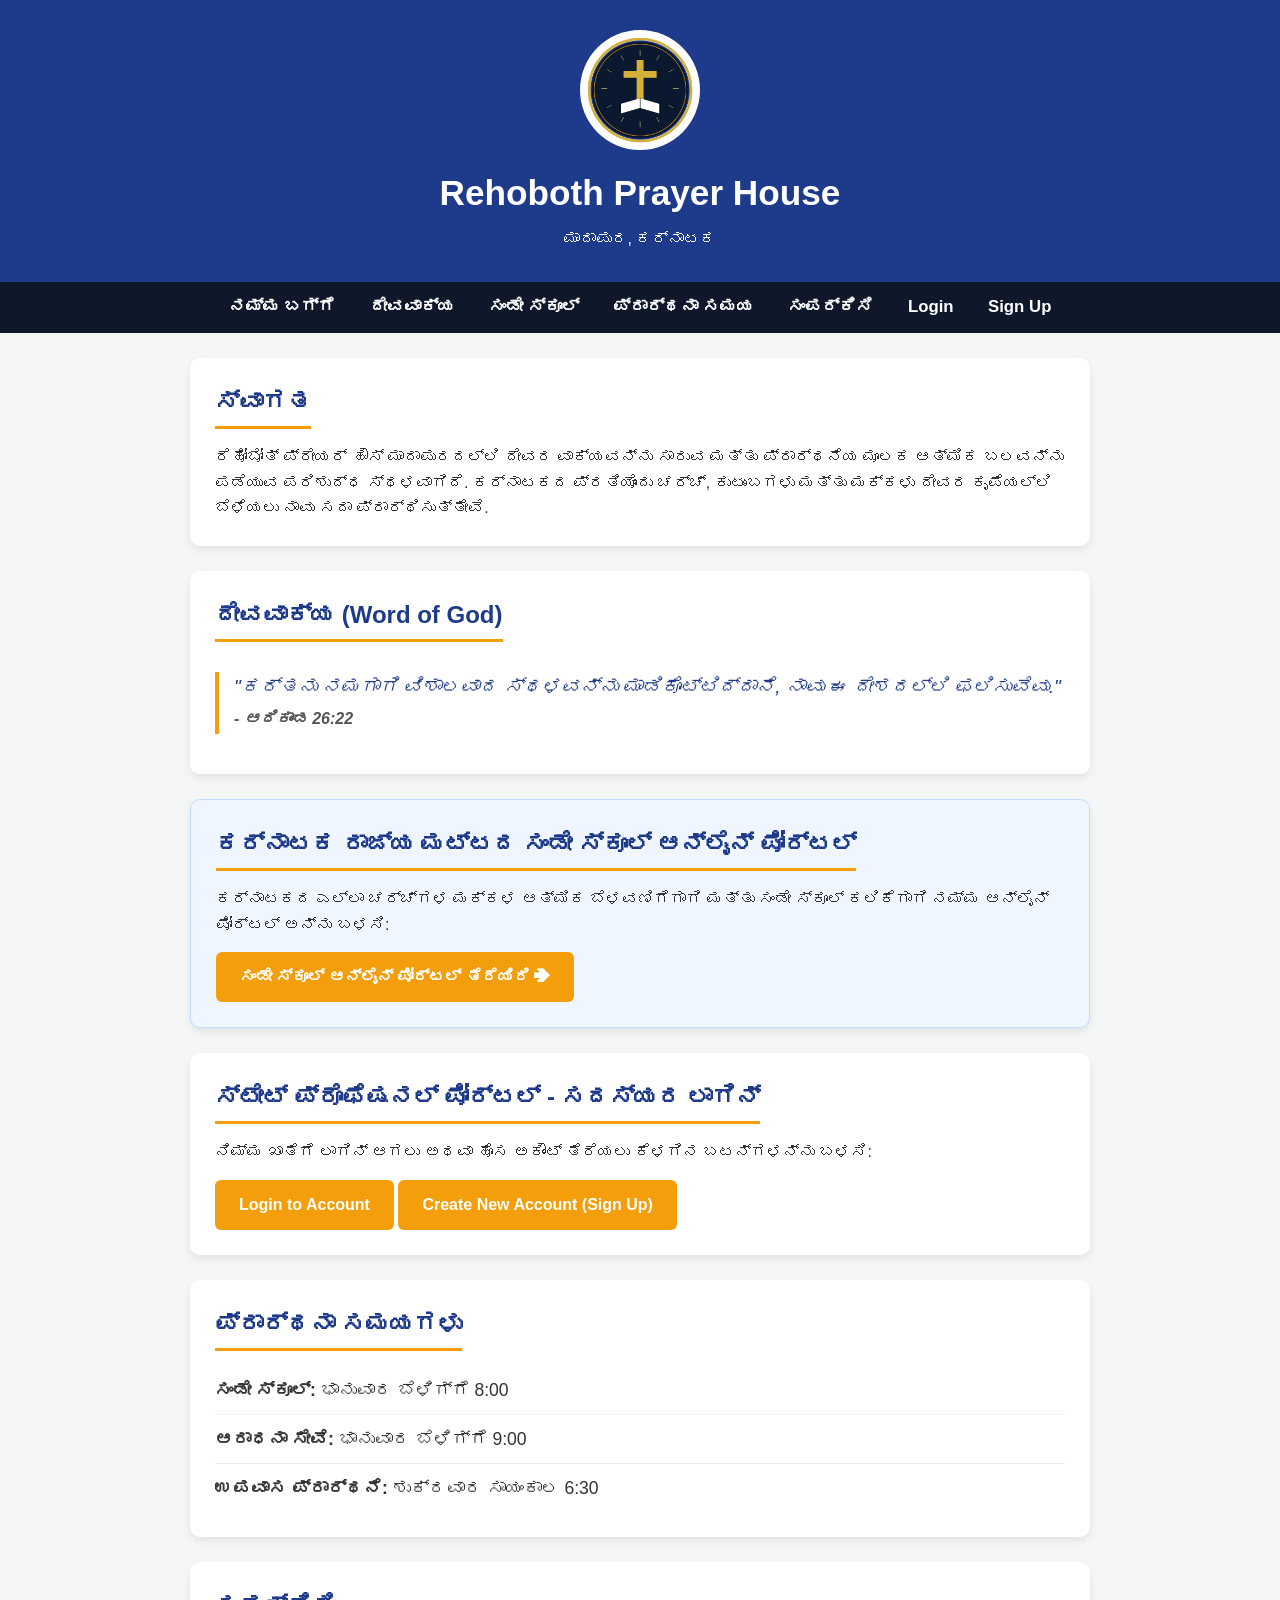
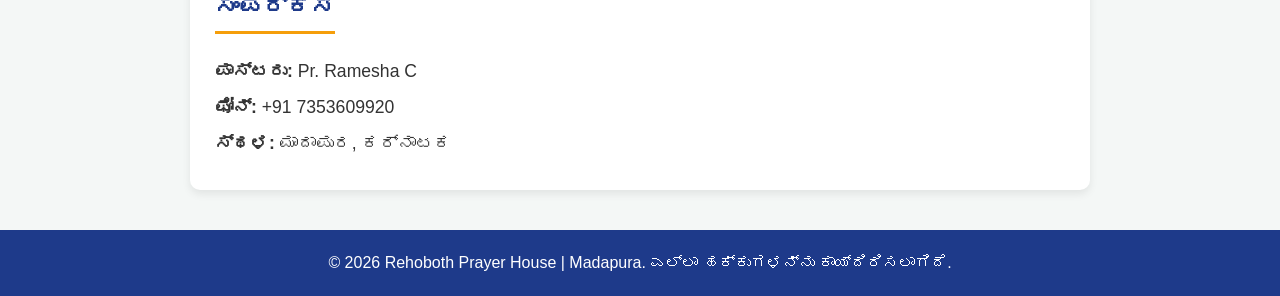
==== commit 2e22f6e9: "Update index.html" ====
--- a/index.html
+++ b/index.html
@@ -20,6 +20,8 @@
         <a href="#sundayschool">ಸಂಡೇ ಸ್ಕೂಲ್</a>
         <a href="#timings">ಪ್ರಾರ್ಥನಾ ಸಮಯ</a>
         <a href="#contact">ಸಂಪರ್ಕಿಸಿ</a>
+        <a href="login.html" class="nav-btn login-btn">Login</a>
+        <a href="signup.html" class="nav-btn signup-btn">Sign Up</a>
     </nav>
 
     <div class="container section" id="about">
@@ -38,9 +40,21 @@
 
     <!-- Online Sunday School Portal Link -->
     <div class="container section highlight-box" id="sundayschool">
-        <h2>ಕರ್ನಾಟಕ ರಾಜ್ಯ ಮಟ್ಟದ ಸಂಡೇ ಸ್ಕೂಲ್ ಪೋರ್ಟಲ್</h2>
+        <h2>ಕರ್ನಾಟಕ ರಾಜ್ಯ ಮಟ್ಟದ ಸಂಡೇ ಸ್ಕೂಲ್ ಆನ್‌ಲೈನ್ ಪೋರ್ಟಲ್</h2>
         <p>ಕರ್ನಾಟಕದ ಎಲ್ಲಾ ಚರ್ಚ್‌ಗಳ ಮಕ್ಕಳ ಆತ್ಮಿಕ ಬೆಳವಣಿಗೆಗಾಗಿ ಮತ್ತು ಸಂಡೇ ಸ್ಕೂಲ್ ಕಲಿಕೆಗಾಗಿ ನಮ್ಮ ಆನ್‌ಲೈನ್ ಪೋರ್ಟಲ್ ಅನ್ನು ಬಳಸಿ:</p>
-        <a href="https://rehobothph.github.io/sunday-school-online/" target="_blank" class="btn-link">ಸಂಡೇ ಸ್ಕೂಲ್ ಆನ್‌ಲೈನ್ ಪೋರ್ಟಲ್ ತೆರೆಯಿರಿ ➔</a>
+        <div class="btn-group">
+            <a href="https://rehobothph.github.io/sunday-school-online/" target="_blank" class="btn-link">ಸಂಡೇ ಸ್ಕೂಲ್ ಆನ್‌ಲೈನ್ ಪೋರ್ಟಲ್ ತೆರೆಯಿರಿ ➔</a>
+        </div>
+    </div>
+
+    <!-- User Account Quick Access -->
+    <div class="container section account-box">
+        <h2>ಸ್ಟೇಟ್ ಪ್ರೊಫೆಷನಲ್ ಪೋರ್ಟಲ್ - ಸದಸ್ಯರ ಲಾಗಿನ್</h2>
+        <p>ನಿಮ್ಮ ಖಾತೆಗೆ ಲಾಗಿನ್ ಆಗಲು ಅಥವಾ ಹೊಸ ಅಕೌಂಟ್ ತೆರೆಯಲು ಕೆಳಗಿನ ಬಟನ್‌ಗಳನ್ನು ಬಳಸಿ:</p>
+        <div class="btn-group">
+            <a href="login.html" class="btn-link login-main-btn">Login to Account</a>
+            <a href="signup.html" class="btn-link signup-main-btn">Create New Account (Sign Up)</a>
+        </div>
     </div>
 
     <div class="container section" id="timings">
--- a/style.css
+++ b/style.css
@@ -1,541 +1,132 @@
-
-/* Master Professional Styling for Rehoboth Prayer House */
-:root {
-    --primary-blue: #0f172a;
-    --accent-gold: #d4af37;
-    --brand-gold-hover: #b59226;
-    --secondary-blue: #1e3a8a;
-    --light-bg: #f8fafc;
-    --card-bg: #ffffff;
-    --text-dark: #1e293b;
-    --text-muted: #64748b;
-    --border-color: #e2e8f0;
-}
-
 * {
     margin: 0;
     padding: 0;
     box-sizing: border-box;
-    font-family: 'Poppins', 'Tiro Kannada', sans-serif;
+    font-family: 'Segoe UI', Tahoma, Geneva, Verdana, sans-serif;
 }
 
 body {
-    background-color: var(--light-bg);
-    color: var(--text-dark);
+    background-color: #f4f7f6;
+    color: #333;
     line-height: 1.6;
 }
 
-/* Top Bar */
-.top-bar {
-    background: linear-gradient(90deg, #1e3a8a, #0f172a);
-    color: #fef08a;
+header {
+    background-color: #1e3a8a;
+    color: white;
     text-align: center;
-    padding: 8px 15px;
-    font-size: 0.9rem;
-    font-weight: 600;
+    padding: 30px 20px;
 }
 
-/* Navbar */
-.navbar {
-    background-color: #ffffff;
-    border-bottom: 2px solid #e2e8f0;
+header .logo {
+    max-width: 120px;
+    height: auto;
+    display: block;
+    margin: 0 auto 15px auto;
+    border-radius: 50%;
+    background-color: white;
+    padding: 5px;
+}
+
+header h1 {
+    font-size: 2.2rem;
+    margin-bottom: 5px;
+}
+
+nav {
+    background-color: #0f172a;
+    text-align: center;
+    padding: 12px;
     position: sticky;
     top: 0;
-    z-index: 100;
-    box-shadow: 0 4px 15px rgba(0, 0, 0, 0.05);
+    z-index: 1000;
 }
 
-.nav-container {
-    max-width: 1200px;
-    margin: 0 auto;
-    display: flex;
-    justify-content: space-between;
-    align-items: center;
-    padding: 12px 20px;
+nav a {
+    color: white;
+    text-decoration: none;
+    margin: 0 15px;
+    font-weight: bold;
+    font-size: 1.05rem;
+    transition: color 0.3s;
 }
 
-.brand {
-    display: flex;
-    align-items: center;
-    gap: 15px;
+nav a:hover {
+    color: #f59e0b;
 }
 
-.brand-logo {
-    width: 55px;
-    height: 55px;
-    border-radius: 50%;
-    box-shadow: 0 2px 8px rgba(0,0,0,0.15);
+.container {
+    max-width: 900px;
+    margin: 25px auto;
+    background: white;
+    padding: 25px;
+    border-radius: 10px;
+    box-shadow: 0 4px 8px rgba(0,0,0,0.08);
 }
 
-.brand-text h1 {
-    font-size: 1.3rem;
-    color: var(--primary-blue);
-    font-weight: 700;
-}
-
-.brand-text p {
-    font-size: 0.8rem;
-    color: var(--text-muted);
-}
-
-.nav-links {
-    display: flex;
-    align-items: center;
-    gap: 20px;
-}
-
-.nav-links a {
-    text-decoration: none;
-    color: var(--text-dark);
-    font-weight: 600;
-    font-size: 0.95rem;
-    transition: all 0.3s;
-}
-
-.nav-links a:hover {
-    color: var(--secondary-blue);
-}
-
-.btn-login-nav {
-    background-color: transparent;
-    border: 2px solid var(--secondary-blue);
-    color: var(--secondary-blue) !important;
-    padding: 6px 16px;
-    border-radius: 6px;
-}
-
-.btn-signup-nav {
-    background-color: var(--secondary-blue);
-    color: #ffffff !important;
-    padding: 8px 18px;
-    border-radius: 6px;
-    box-shadow: 0 4px 10px rgba(30, 58, 138, 0.2);
-}
-
-/* Hero Banner */
-.hero-slider {
-    background: linear-gradient(rgba(15, 23, 42, 0.75), rgba(15, 23, 42, 0.85)), url('https://images.unsplash.com/photo-1509062522246-3755977927d7?q=80&w=1600&auto=format&fit=crop') center/cover no-repeat;
-    height: 480px;
-    display: flex;
-    align-items: center;
-    justify-content: center;
-    text-align: center;
-    color: #ffffff;
-    padding: 20px;
-}
-
-.badge-karnataka {
-    background-color: var(--accent-gold);
-    color: #000000;
-    padding: 6px 16px;
-    border-radius: 20px;
-    font-weight: 700;
-    font-size: 0.85rem;
-    text-transform: uppercase;
+.section h2 {
+    color: #1e3a8a;
+    border-bottom: 3px solid #f59e0b;
     display: inline-block;
+    padding-bottom: 5px;
     margin-bottom: 15px;
 }
 
-.hero-text-content h2 {
-    font-size: 2.2rem;
-    font-weight: 700;
-    margin-bottom: 10px;
+.bible-verse {
+    font-size: 1.2rem;
+    font-style: italic;
+    color: #1e3a8a;
+    border-left: 4px solid #f59e0b;
+    padding-left: 15px;
+    margin: 15px 0;
 }
 
-.hero-en-quote {
-    font-style: italic;
-    color: #cbd5e1;
-    font-size: 1.1rem;
-    margin-bottom: 25px;
+.bible-verse span {
+    font-size: 1rem;
+    font-weight: bold;
+    color: #555;
 }
 
-.hero-btn-group {
-    display: flex;
-    gap: 15px;
-    justify-content: center;
-    flex-wrap: wrap;
+.highlight-box {
+    background-color: #eff6ff;
+    border: 1px solid #bfdbfe;
 }
 
-.btn-hero-primary {
-    background-color: #d4af37;
-    color: #0f172a;
-    padding: 12px 28px;
-    border-radius: 8px;
-    font-weight: 700;
+.btn-link {
+    display: inline-block;
+    background-color: #f59e0b;
+    color: white;
+    padding: 12px 24px;
     text-decoration: none;
-    box-shadow: 0 4px 15px rgba(212, 175, 55, 0.4);
+    font-weight: bold;
+    border-radius: 6px;
+    margin-top: 15px;
+    transition: background-color 0.3s;
 }
 
-.btn-hero-secondary {
-    background-color: rgba(255, 255, 255, 0.15);
-    color: #ffffff;
-    border: 2px solid #ffffff;
-    padding: 12px 28px;
-    border-radius: 8px;
-    font-weight: 700;
-    text-decoration: none;
-    backdrop-filter: blur(5px);
+.btn-link:hover {
+    background-color: #d97706;
 }
 
-/* State Banner Stats */
-.state-banner {
-    background-color: #ffffff;
-    padding: 30px 20px;
-    border-bottom: 1px solid var(--border-color);
+.timing-item {
+    padding: 10px 0;
+    border-bottom: 1px solid #eee;
+    font-size: 1.1rem;
 }
 
-.stats-container {
-    max-width: 1100px;
-    margin: 0 auto;
-    display: flex;
-    justify-content: space-around;
-    flex-wrap: wrap;
-    gap: 20px;
+.timing-item:last-child {
+    border-bottom: none;
 }
 
-.stat-item {
-    text-align: center;
+.contact-box p {
+    font-size: 1.1rem;
+    margin: 8px 0;
 }
 
-.stat-item i {
-    font-size: 2rem;
-    color: var(--secondary-blue);
-    margin-bottom: 8px;
+footer {
+    text-align: center;
+    padding: 20px;
+    background-color: #1e3a8a;
+    color: white;
+    margin-top: 40px;
 }
-
-.stat-item h3 {
-    font-size: 1.6rem;
-    color: var(--primary-blue);
-}
-
-.stat-item p {
-    color: var(--text-muted);
-    font-size: 0.9rem;
-}
-
-/* Main Container */
-.container {
-    max-width: 1100px;
-    margin: 40px auto;
-    padding: 0 20px;
-}
-
-/* Notice Card */
-.login-notice-card {
-    background: linear-gradient(135deg, #eff6ff, #dbeafe);
-    border-left: 6px solid var(--secondary-blue);
-    padding: 25px;
-    border-radius: 12px;
-    display: flex;
-    align-items: center;
-    gap: 20px;
-    margin-bottom: 40px;
-    flex-wrap: wrap;
-}
-
-.notice-icon i {
-    font-size: 2.5rem;
-    color: var(--secondary-blue);
-}
-
-.notice-text {
-    flex: 1;
-}
-
-.notice-text h3 {
-    color: var(--primary-blue);
-    margin-bottom: 5px;
-}
-
-.btn-login-action {
-    background-color: var(--secondary-blue);
-    color: #ffffff;
-    padding: 10px 22px;
-    border-radius: 6px;
-    text-decoration: none;
-    font-weight: 600;
-}
-
-/* Verses Section */
-.section-title {
-    font-size: 1.5rem;
-    color: var(--primary-blue);
-    margin-bottom: 25px;
-    border-bottom: 3px solid var(--accent-gold);
-    display: inline-block;
-    padding-bottom: 5px;
-}
-
-.grid-3 {
-    display: grid;
-    grid-template-columns: repeat(auto-fit, minmax(300px, 1fr));
-    gap: 20px;
-    margin-bottom: 40px;
-}
-
-.verse-card-pro {
-    background-color: #ffffff;
-    padding: 25px;
-    border-radius: 12px;
-    border: 1px solid var(--border-color);
-    box-shadow: 0 4px 12px rgba(0,0,0,0.03);
-    position: relative;
-}
-
-.quote-icon {
-    font-size: 1.5rem;
-    color: var(--accent-gold);
-    margin-bottom: 10px;
-}
-
-.kn-v {
-    font-weight: 600;
-    color: var(--primary-blue);
-    margin-bottom: 8px;
-}
-
-.en-v {
-    font-size: 0.88rem;
-    color: var(--text-muted);
-    font-style: italic;
-    margin-bottom: 15px;
-}
-
-.v-ref {
-    display: inline-block;
-    background-color: #f1f5f9;
-    padding: 4px 12px;
-    border-radius: 15px;
-    font-size: 0.8rem;
-    font-weight: 700;
-    color: var(--secondary-blue);
-}
-
-/* Contact Leader Section */
-.contact-leader-section {
-    background-color: #ffffff;
-    padding: 30px;
-    border-radius: 12px;
-    border: 1px solid var(--border-color);
-    margin-bottom: 40px;
-}
-
-.contact-box-grid {
-    display: flex;
-    justify-content: space-between;
-    align-items: center;
-    flex-wrap: wrap;
-    gap: 20px;
-}
-
-.leader-info {
-    display: flex;
-    align-items: center;
-    gap: 20px;
-}
-
-.leader-logo-mini {
-    width: 70px;
-    height: 70px;
-}
-
-.contact-actions {
-    display: flex;
-    flex-direction: column;
-    gap: 10px;
-}
-
-.contact-btn {
-    text-decoration: none;
-    padding: 8px 18px;
-    border-radius: 6px;
-    font-weight: 600;
-    font-size: 0.9rem;
-    color: #ffffff;
-}
-
-.wa { background-color: #25d366; }
-.call { background-color: #0284c7; }
-.mail { background-color: #64748b; }
-
-/* Dashboard Specific Styles */
-.dash-welcome-banner {
-    background: linear-gradient(135deg, #0f172a, #1e3a8a);
-    color: #ffffff;
-    padding: 30px;
-    border-radius: 12px;
-    display: flex;
-    justify-content: space-between;
-    align-items: center;
-    margin-bottom: 30px;
-    flex-wrap: wrap;
-    gap: 20px;
-}
-
-.pastor-badge {
-    background-color: rgba(255, 255, 255, 0.1);
-    padding: 12px 20px;
-    border-radius: 8px;
-    border: 1px solid rgba(255,255,255,0.2);
-}
-
-.classroom-pro-box {
-    background-color: #ffffff;
-    border: 2px dashed var(--accent-gold);
-    padding: 25px;
-    border-radius: 12px;
-    margin-bottom: 40px;
-    box-shadow: 0 4px 15px rgba(0,0,0,0.03);
-}
-
-.class-header {
-    display: flex;
-    align-items: center;
-    gap: 15px;
-    margin-bottom: 15px;
-}
-
-.class-icon {
-    font-size: 2.2rem;
-    color: var(--accent-gold);
-}
-
-.code-box-wrapper {
-    background-color: #f8fafc;
-    padding: 12px 20px;
-    border-radius: 8px;
-    display: inline-flex;
-    align-items: center;
-    gap: 15px;
-    margin-bottom: 20px;
-    border: 1px solid var(--border-color);
-}
-
-.code-tag {
-    background-color: #1e3a8a;
-    color: #ffffff;
-    padding: 4px 14px;
-    border-radius: 6px;
-    font-weight: 700;
-    letter-spacing: 1px;
-}
-
-.btn-copy {
-    background: none;
-    border: 1px solid var(--secondary-blue);
-    color: var(--secondary-blue);
-    padding: 4px 12px;
-    border-radius: 4px;
-    cursor: pointer;
-    font-weight: 600;
-}
-
-.app-links-row {
-    display: flex;
-    gap: 15px;
-    flex-wrap: wrap;
-}
-
-.btn-app-dl {
-    text-decoration: none;
-    color: #ffffff;
-    padding: 8px 18px;
-    border-radius: 6px;
-    font-size: 0.88rem;
-    font-weight: 600;
-}
-
-.android { background-color: #16a34a; }
-.ios { background-color: #0f172a; }
-
-/* Dashboard Resource Grid */
-.resource-pro-grid {
-    display: grid;
-    grid-template-columns: repeat(auto-fit, minmax(280px, 1fr));
-    gap: 20px;
-    margin-bottom: 40px;
-}
-
-.res-card-pro {
-    background-color: #ffffff;
-    padding: 25px;
-    border-radius: 12px;
-    border: 1px solid var(--border-color);
-    box-shadow: 0 4px 12px rgba(0,0,0,0.03);
-    display: flex;
-    flex-direction: column;
-    justify-content: space-between;
-}
-
-.res-icon-wrapper {
-    width: 50px;
-    height: 50px;
-    border-radius: 10px;
-    display: flex;
-    align-items: center;
-    justify-content: center;
-    font-size: 1.5rem;
-    color: #ffffff;
-    margin-bottom: 15px;
-}
-
-.ppt { background-color: #ea580c; }
-.film { background-color: #0284c7; }
-.blog { background-color: #7c3aed; }
-.audio { background-color: #059669; }
-.songs { background-color: #e11d48; }
-.quiz { background-color: #d97706; }
-
-.res-card-pro h3 {
-    color: var(--primary-blue);
-    margin-bottom: 8px;
-}
-
-.res-card-pro p {
-    color: var(--text-muted);
-    font-size: 0.88rem;
-    margin-bottom: 20px;
-}
-
-.btn-res-action {
-    background-color: var(--secondary-blue);
-    color: #ffffff;
-    text-decoration: none;
-    padding: 8px 16px;
-    border-radius: 6px;
-    text-align: center;
-    font-weight: 600;
-    font-size: 0.9rem;
-}
-
-.user-profile-nav {
-    display: flex;
-    align-items: center;
-    gap: 15px;
-}
-
-.btn-logout {
-    background-color: #ef4444;
-    color: #ffffff;
-    text-decoration: none;
-    padding: 6px 14px;
-    border-radius: 6px;
-    font-weight: 600;
-    font-size: 0.85rem;
-}
-
-/* Footer */
-footer {
-    background-color: var(--primary-blue);
-    color: #94a3b8;
-    text-align: center;
-    padding: 30px 20px;
-    font-size: 0.9rem;
-    border-top: 3px solid var(--accent-gold);
-}
-
-.footer-logo {
-    width: 45px;
-    height: 45px;
-    margin-bottom: 10px;
-}
